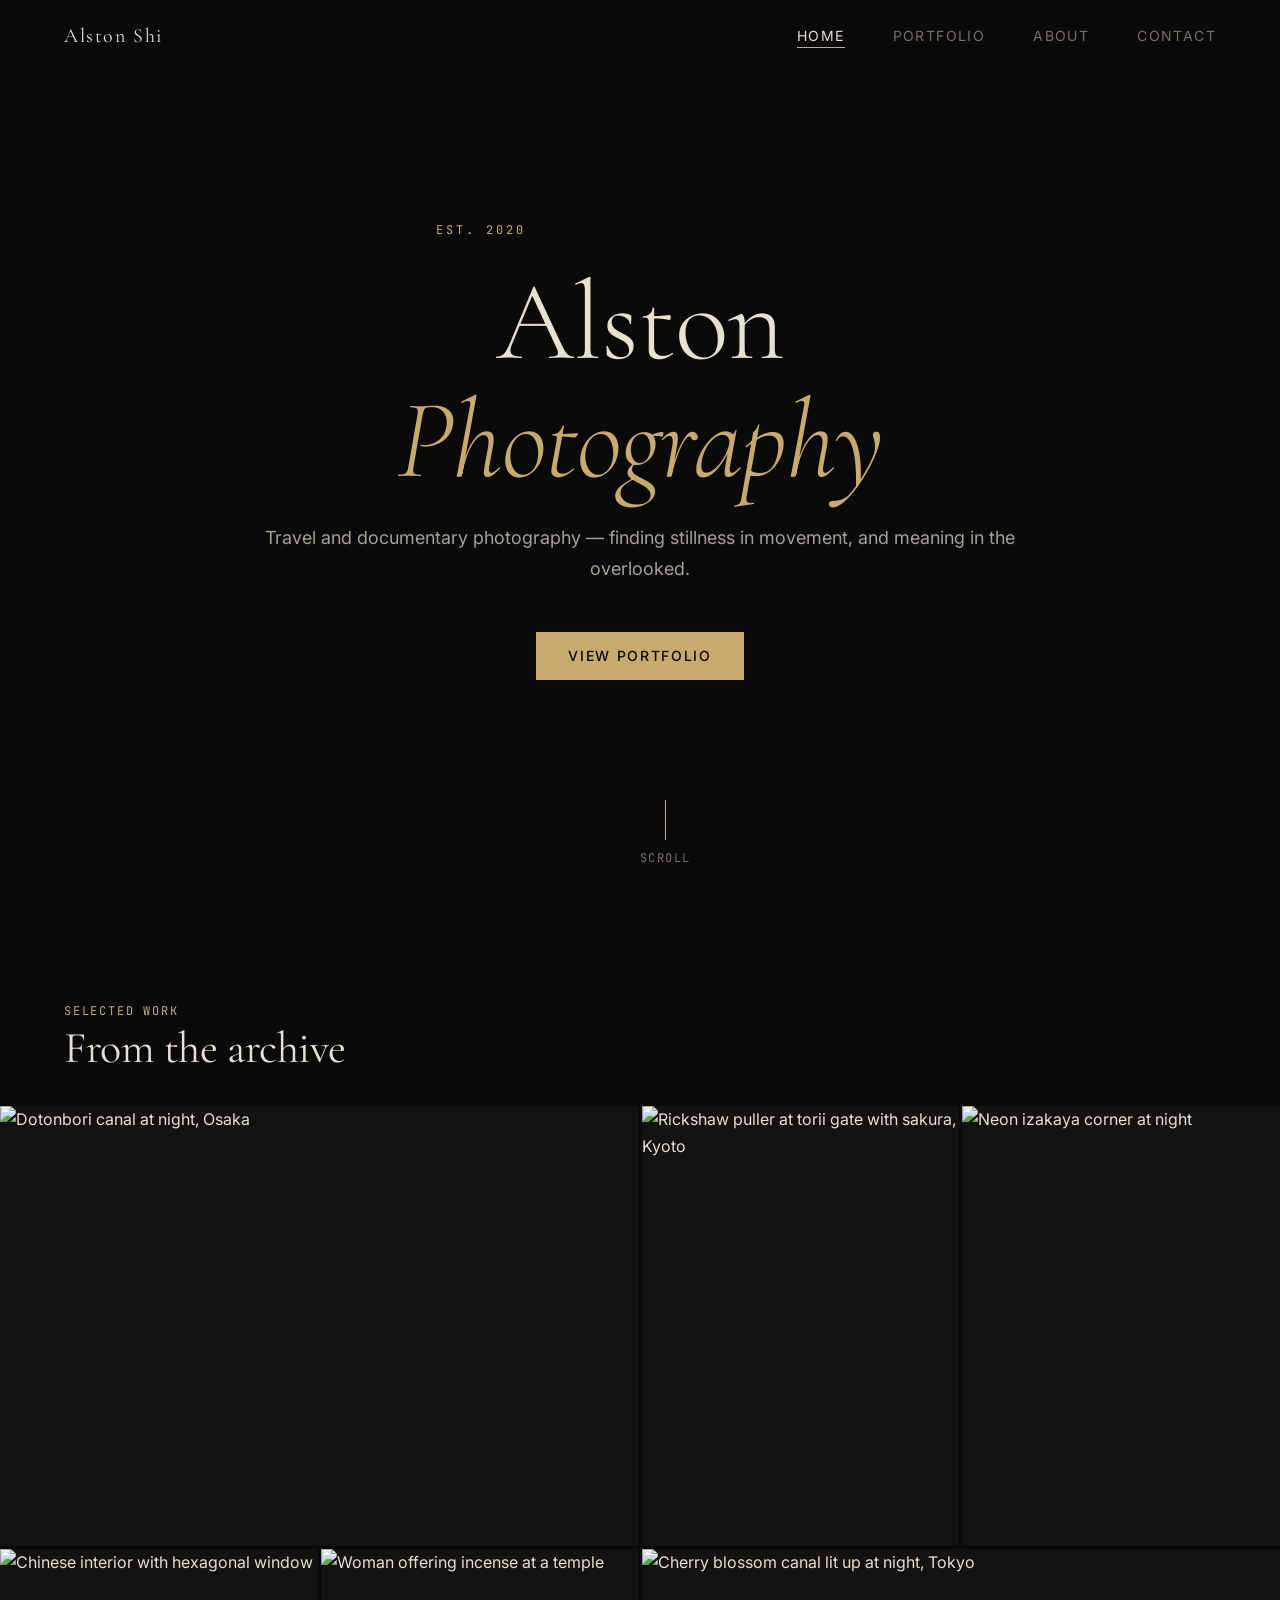
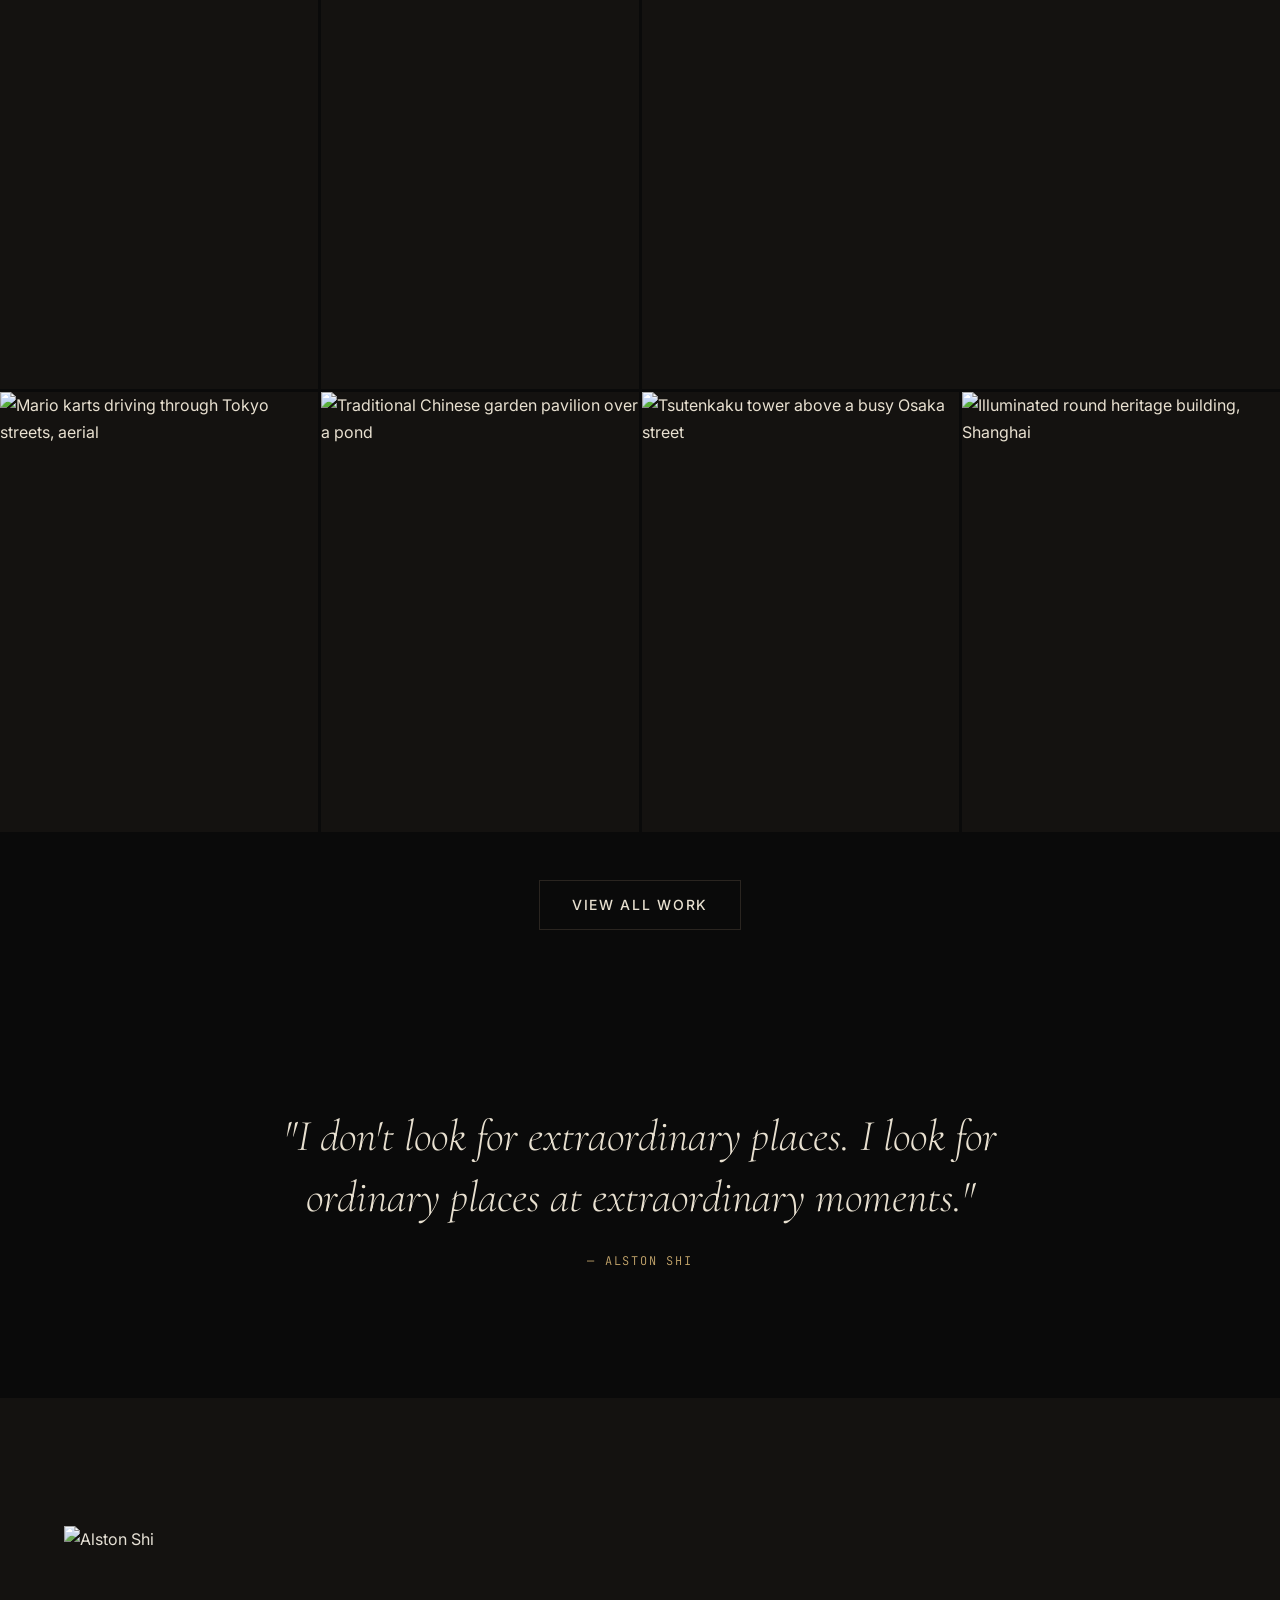
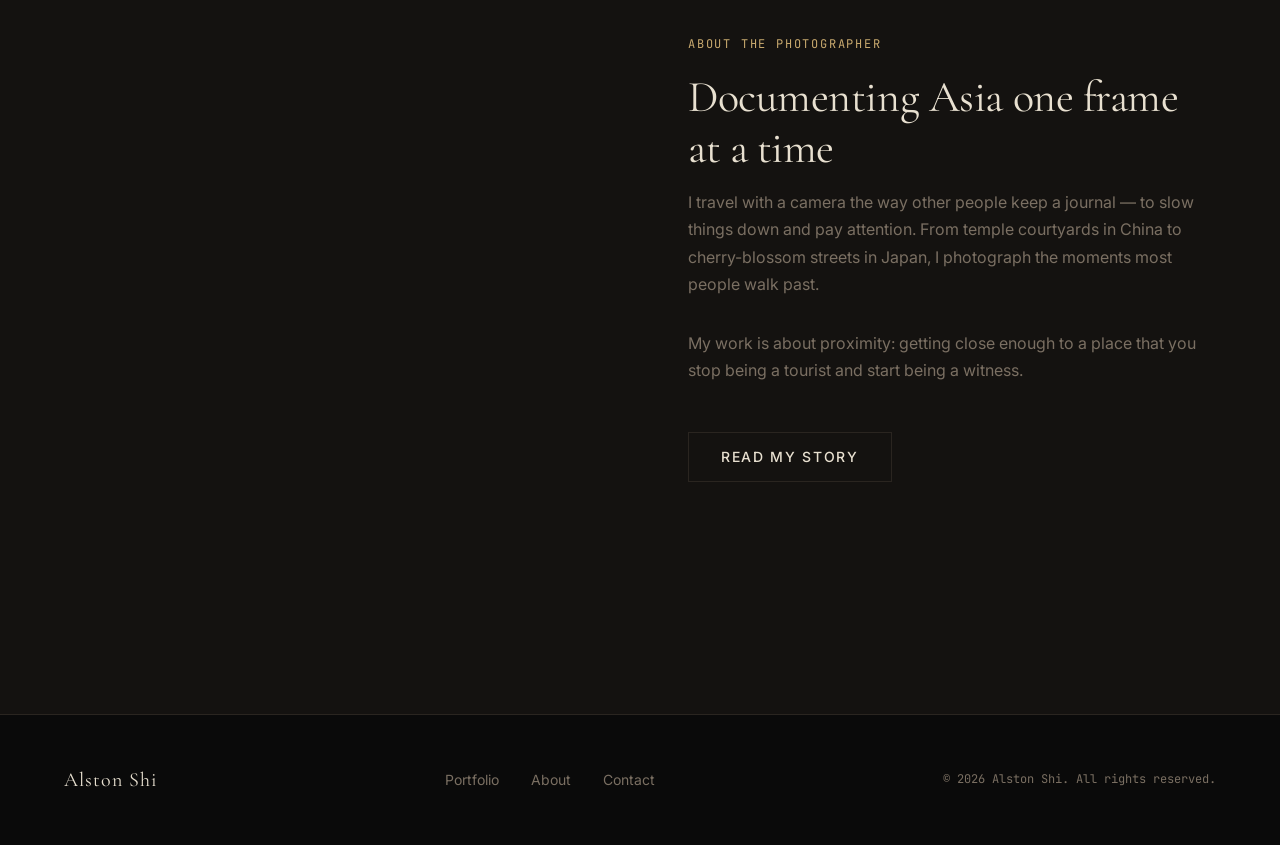
==== index.html @ 38a21e0d "Initial commit" ====
<!DOCTYPE html>
<html lang="en">
<head>
  <meta charset="UTF-8">
  <meta name="viewport" content="width=device-width, initial-scale=1.0">
  <meta name="description" content="Alston Shi — Travel and documentary photography across Asia. Japan, China, Malaysia, Singapore.">
  <title>Alston Shi — Photography</title>

  <!-- Fonts -->
  <link rel="preconnect" href="https://fonts.googleapis.com">
  <link rel="preconnect" href="https://fonts.gstatic.com" crossorigin>
  <link href="https://fonts.googleapis.com/css2?family=Cormorant+Garamond:ital,wght@0,300;0,400;0,600;1,300;1,400&family=Inter:wght@300;400;500&family=JetBrains+Mono:wght@400&display=swap" rel="stylesheet">

  <!-- Styles -->
  <link rel="stylesheet" href="css/reset.css">
  <link rel="stylesheet" href="css/variables.css">
  <link rel="stylesheet" href="css/main.css">
  <link rel="stylesheet" href="css/nav.css">
  <link rel="stylesheet" href="css/animations.css">

  <style>
    /* ---- Hero ---- */
    .hero {
      position: relative;
      height: 100svh;
      min-height: 600px;
      display: flex;
      align-items: center;
      justify-content: center;
      overflow: hidden;
      padding: 0;
    }

    .hero-bg {
      position: absolute;
      inset: 0;
      background-image: url('images/Japan/IMG_2564.JPG');
      background-size: cover;
      background-position: center;
      transform: scale(1.05);
      transition: transform 8s var(--ease-out);
      filter: brightness(0.45);
    }

    .hero.loaded .hero-bg {
      transform: scale(1);
    }

    .hero-content {
      position: relative;
      z-index: 1;
      text-align: center;
      padding: var(--space-3);
      max-width: 800px;
    }

    .hero-eyebrow {
      font-family: var(--font-mono);
      font-size: var(--text-xs);
      letter-spacing: 0.25em;
      text-transform: uppercase;
      color: var(--color-accent);
      margin-bottom: var(--space-3);
      opacity: 0;
      animation: fadeUp 0.8s var(--ease-out) 0.3s forwards;
    }

    .hero-title {
      opacity: 0;
      animation: fadeUp 0.9s var(--ease-out) 0.5s forwards;
      color: var(--color-text);
      font-size: clamp(3.5rem, 10vw, 7rem);
      font-weight: 300;
      line-height: 1.05;
    }

    .hero-title em {
      font-style: italic;
      color: var(--color-accent);
    }

    .hero-tagline {
      margin-top: var(--space-3);
      margin-bottom: var(--space-5);
      color: rgba(232, 224, 208, 0.7);
      font-size: var(--text-lg);
      max-width: none;
      opacity: 0;
      animation: fadeUp 0.9s var(--ease-out) 0.7s forwards;
    }

    .hero-cta {
      opacity: 0;
      animation: fadeUp 0.9s var(--ease-out) 0.9s forwards;
    }

    .hero-scroll {
      position: absolute;
      bottom: var(--space-4);
      left: 50%;
      transform: translateX(-50%);
      display: flex;
      flex-direction: column;
      align-items: center;
      gap: var(--space-1);
      color: var(--color-text-muted);
      font-family: var(--font-mono);
      font-size: var(--text-xs);
      letter-spacing: 0.12em;
      text-transform: uppercase;
      animation: fadeUp 1s var(--ease-out) 1.4s both;
    }

    .hero-scroll-line {
      width: 1px;
      height: 40px;
      background: var(--color-accent);
      animation: pulse 2s ease-in-out infinite;
    }

    @keyframes fadeUp {
      from { opacity: 0; transform: translateY(24px); }
      to   { opacity: 1; transform: translateY(0); }
    }

    /* ---- Featured section ---- */
    .featured {
      background: var(--color-bg);
      padding-block: 0;
    }

    .featured-header {
      padding: var(--space-7) var(--space-3) var(--space-4);
      max-width: var(--max-width);
      margin-inline: auto;
    }

    @media (min-width: 768px) {
      .featured-header { padding-inline: var(--space-5); }
    }
    @media (min-width: 1024px) {
      .featured-header { padding-inline: var(--space-6); }
    }

    .featured-footer {
      padding: var(--space-5) var(--space-3);
      text-align: center;
    }

    /* ---- withluke-style image grid ---- */
    .home-grid {
      display: grid;
      grid-template-columns: repeat(4, 1fr);
      gap: 3px;
    }

    .home-grid-item {
      position: relative;
      overflow: hidden;
      height: 440px;
      background: var(--color-surface);
      display: block;
      cursor: pointer;
    }

    .home-grid-item.wide { grid-column: span 2; }

    .home-grid-item img {
      width: 100%;
      height: 100%;
      object-fit: cover;
      transition: transform 0.8s var(--ease-out),
                  filter 0.8s var(--ease-out);
    }

    .home-grid-item:hover img {
      transform: scale(1.04);
      filter: brightness(0.6);
    }

    .home-grid-item-info {
      position: absolute;
      bottom: 0;
      left: 0;
      right: 0;
      padding: 20px 24px;
      background: linear-gradient(to top, rgba(0,0,0,0.72) 0%, transparent 100%);
      opacity: 0;
      transform: translateY(6px);
      transition: opacity 0.3s ease, transform 0.3s ease;
    }

    .home-grid-item:hover .home-grid-item-info {
      opacity: 1;
      transform: translateY(0);
    }

    .home-grid-item-info h3 {
      font-size: var(--text-lg);
      color: var(--color-text);
      font-weight: 400;
    }

    .home-grid-item-info span {
      font-family: var(--font-mono);
      font-size: var(--text-xs);
      letter-spacing: 0.14em;
      text-transform: uppercase;
      color: var(--color-accent);
    }

    @media (max-width: 1023px) {
      .home-grid { grid-template-columns: repeat(2, 1fr); }
      .home-grid-item { height: 300px; }
      .home-grid-item.wide { grid-column: span 1; }
    }

    @media (max-width: 540px) {
      .home-grid { grid-template-columns: 1fr; gap: 2px; }
      .home-grid-item { height: 260px; }
    }

    /* ---- About teaser ---- */
    .about-teaser {
      background: var(--color-surface);
    }

    .about-teaser-inner {
      display: grid;
      gap: var(--space-5);
      grid-template-columns: 1fr;
      align-items: center;
    }

    @media (min-width: 1024px) {
      .about-teaser-inner {
        grid-template-columns: 1fr 1fr;
        gap: var(--space-7);
      }
    }

    .about-teaser-image {
      aspect-ratio: 4 / 5;
      overflow: hidden;
    }

    .about-teaser-image img {
      width: 100%;
      height: 100%;
      object-fit: cover;
      filter: grayscale(30%);
    }

    .about-teaser-text h2 {
      margin-block: var(--space-2);
    }

    .about-teaser-text p {
      margin-bottom: var(--space-4);
    }

    .about-teaser-text p + p {
      margin-top: var(--space-3);
    }

    /* ---- Philosophy strip ---- */
    .philosophy {
      text-align: center;
      background: var(--color-bg);
    }

    .philosophy blockquote {
      font-family: var(--font-heading);
      font-size: clamp(var(--text-2xl), 4vw, var(--text-4xl));
      font-weight: 300;
      font-style: italic;
      color: var(--color-text);
      line-height: 1.4;
      max-width: 800px;
      margin-inline: auto;
    }

    .philosophy cite {
      display: block;
      margin-top: var(--space-3);
      font-family: var(--font-mono);
      font-size: var(--text-xs);
      letter-spacing: 0.15em;
      text-transform: uppercase;
      color: var(--color-accent);
      font-style: normal;
    }
  </style>
</head>

<body>

  <!-- ============ NAVIGATION ============ -->
  <nav class="nav" role="navigation" aria-label="Main navigation">
    <div class="nav-inner">
      <a href="index.html" class="nav-brand">Alston Shi</a>

      <ul class="nav-links" role="list">
        <li><a href="index.html">Home</a></li>
        <li><a href="portfolio.html">Portfolio</a></li>
        <li><a href="about.html">About</a></li>
        <li><a href="contact.html">Contact</a></li>
      </ul>

      <button class="nav-toggle" aria-label="Toggle menu" aria-expanded="false">
        <span></span>
        <span></span>
        <span></span>
      </button>
    </div>
  </nav>

  <!-- Mobile menu -->
  <div class="nav-mobile" role="dialog" aria-label="Mobile menu">
    <a href="index.html">Home</a>
    <a href="portfolio.html">Portfolio</a>
    <a href="about.html">About</a>
    <a href="contact.html">Contact</a>
  </div>

  <!-- ============ HERO ============ -->
  <section class="hero" aria-label="Hero">
    <div class="hero-bg"></div>

    <div class="hero-content">
      <p class="hero-eyebrow">Est. 2020</p>
      <h1 class="hero-title">Alston<br><em>Photography</em></h1>
      <p class="hero-tagline">Travel and documentary photography — finding stillness in movement, and meaning in the overlooked.</p>
      <div class="hero-cta">
        <a href="portfolio.html" class="btn btn-primary">View Portfolio</a>
      </div>
    </div>

    <div class="hero-scroll" aria-hidden="true">
      <div class="hero-scroll-line"></div>
      <span>Scroll</span>
    </div>
  </section>

  <!-- ============ FEATURED ============ -->
  <section class="featured">
    <div class="featured-header" data-animate="fade-up">
      <span class="label">Selected Work</span>
      <h2>From the archive</h2>
    </div>

    <!-- withluke-style edge-to-edge grid -->
    <div class="home-grid">

      <!-- Row 1 -->
      <a href="portfolio.html" class="home-grid-item wide">
        <img src="images/Japan/IMG_5583.JPG" alt="Dotonbori canal at night, Osaka" loading="lazy">
        <div class="home-grid-item-info">
          <span>Japan</span>
          <h3>Dotonbori, Osaka</h3>
        </div>
      </a>
      <a href="portfolio.html" class="home-grid-item">
        <img src="images/Japan/IMG_5305 2.JPG" alt="Rickshaw puller at torii gate with sakura, Kyoto" loading="lazy">
        <div class="home-grid-item-info">
          <span>Japan</span>
          <h3>Rickshaw, Kyoto</h3>
        </div>
      </a>
      <a href="portfolio.html" class="home-grid-item">
        <img src="images/Japan/IMG_6785.JPG" alt="Neon izakaya corner at night" loading="lazy">
        <div class="home-grid-item-info">
          <span>Japan</span>
          <h3>Late Night Corner</h3>
        </div>
      </a>

      <!-- Row 2 -->
      <a href="portfolio.html" class="home-grid-item">
        <img src="images/China/DSCF8199.JPG" alt="Chinese interior with hexagonal window" loading="lazy">
        <div class="home-grid-item-info">
          <span>China</span>
          <h3>Hexagon Window</h3>
        </div>
      </a>
      <a href="portfolio.html" class="home-grid-item">
        <img src="images/China/IMG_9089.JPG" alt="Woman offering incense at a temple" loading="lazy">
        <div class="home-grid-item-info">
          <span>China</span>
          <h3>Temple Incense</h3>
        </div>
      </a>
      <a href="portfolio.html" class="home-grid-item wide">
        <img src="images/Japan/IMG_6090.JPG" alt="Cherry blossom canal lit up at night, Tokyo" loading="lazy">
        <div class="home-grid-item-info">
          <span>Japan</span>
          <h3>Sakura After Dark</h3>
        </div>
      </a>

      <!-- Row 3 -->
      <a href="portfolio.html" class="home-grid-item">
        <img src="images/Japan/IMG_6819 2.JPG" alt="Mario karts driving through Tokyo streets, aerial" loading="lazy">
        <div class="home-grid-item-info">
          <span>Japan</span>
          <h3>Street Karts, Tokyo</h3>
        </div>
      </a>
      <a href="portfolio.html" class="home-grid-item">
        <img src="images/China/DSCF8511.JPG" alt="Traditional Chinese garden pavilion over a pond" loading="lazy">
        <div class="home-grid-item-info">
          <span>China</span>
          <h3>Garden Pavilion</h3>
        </div>
      </a>
      <a href="portfolio.html" class="home-grid-item">
        <img src="images/Japan/IMG_5931.JPG" alt="Tsutenkaku tower above a busy Osaka street" loading="lazy">
        <div class="home-grid-item-info">
          <span>Japan</span>
          <h3>Tsutenkaku, Osaka</h3>
        </div>
      </a>
      <a href="portfolio.html" class="home-grid-item">
        <img src="images/China/IMG_7694.JPG" alt="Illuminated round heritage building, Shanghai" loading="lazy">
        <div class="home-grid-item-info">
          <span>China</span>
          <h3>Shanghai Night</h3>
        </div>
      </a>

    </div><!-- /home-grid -->

    <div class="featured-footer" data-animate="fade-up">
      <a href="portfolio.html" class="btn btn-outline">View All Work</a>
    </div>
  </section>

  <!-- ============ PHILOSOPHY ============ -->
  <section class="philosophy">
    <div class="container">
      <div data-animate="fade-up">
        <blockquote>
          "I don't look for extraordinary places. I look for ordinary places at extraordinary moments."
          <cite>— Alston Shi</cite>
        </blockquote>
      </div>
    </div>
  </section>

  <!-- ============ ABOUT TEASER ============ -->
  <section class="about-teaser">
    <div class="container">
      <div class="about-teaser-inner">
        <div class="about-teaser-image" data-animate="fade-right">
          <img src="images/alston shi/IMG_7403.jpg"
               alt="Alston Shi"
               loading="lazy">
        </div>

        <div class="about-teaser-text" data-animate="fade-left">
          <span class="label">About the photographer</span>
          <h2>Documenting Asia one frame at a time</h2>
          <p>
            I travel with a camera the way other people keep a journal — to slow things down and pay attention. From temple courtyards in China to cherry-blossom streets in Japan, I photograph the moments most people walk past.
          </p>
          <p>
            My work is about proximity: getting close enough to a place that you stop being a tourist and start being a witness.
          </p>
          <a href="about.html" class="btn btn-outline" style="margin-top: var(--space-2)">Read My Story</a>
        </div>
      </div>
    </div>
  </section>

  <!-- ============ FOOTER ============ -->
  <footer>
    <div class="container">
      <div class="footer-inner">
        <div class="footer-brand">Alston Shi</div>

        <nav class="footer-links" aria-label="Footer navigation">
          <a href="portfolio.html">Portfolio</a>
          <a href="about.html">About</a>
          <a href="contact.html">Contact</a>
        </nav>

        <p class="footer-copy">© 2026 Alston Shi. All rights reserved.</p>
      </div>
    </div>
  </footer>

  <!-- Scripts -->
  <script src="js/nav.js"></script>
  <script src="js/scroll-animations.js"></script>
  <script>
    // Hero image parallax & load animation
    const hero = document.querySelector('.hero');
    window.addEventListener('load', () => hero?.classList.add('loaded'));
  </script>
</body>
</html>
---- css/variables.css ----
/* ============================================
   DESIGN TOKENS
   ============================================ */

:root {
  /* Colors */
  --color-bg:          #0a0a0a;
  --color-surface:     #141210;
  --color-surface-2:   #1e1b17;
  --color-border:      #2a2520;
  --color-text:        #e8e0d0;
  --color-text-muted:  #7a6f62;
  --color-accent:      #c8a96e;
  --color-accent-dim:  #8a6f3e;
  --color-overlay:     rgba(8, 7, 6, 0.92);

  /* Typography */
  --font-heading: 'Cormorant Garamond', 'Playfair Display', Georgia, serif;
  --font-body:    'Inter', system-ui, -apple-system, sans-serif;
  --font-mono:    'JetBrains Mono', 'Courier New', monospace;

  /* Font Sizes */
  --text-xs:   0.75rem;
  --text-sm:   0.875rem;
  --text-base: 1rem;
  --text-lg:   1.125rem;
  --text-xl:   1.25rem;
  --text-2xl:  1.5rem;
  --text-3xl:  2rem;
  --text-4xl:  2.75rem;
  --text-5xl:  3.75rem;
  --text-6xl:  5rem;

  /* Spacing */
  --space-1:   8px;
  --space-2:   16px;
  --space-3:   24px;
  --space-4:   32px;
  --space-5:   48px;
  --space-6:   64px;
  --space-7:   96px;
  --space-8:   128px;

  /* Timing */
  --ease-out:   cubic-bezier(0.22, 1, 0.36, 1);
  --ease-in-out: cubic-bezier(0.45, 0, 0.55, 1);
  --duration-fast:   150ms;
  --duration-base:   300ms;
  --duration-slow:   600ms;
  --duration-xslow:  900ms;

  /* Layout */
  --max-width: 1400px;
  --nav-height: 72px;

  /* Breakpoints (used in JS too via comments) */
  /* --bp-sm: 640px */
  /* --bp-md: 768px */
  /* --bp-lg: 1024px */
  /* --bp-xl: 1280px */
}
---- css/main.css ----
/* ============================================
   GLOBAL STYLES
   ============================================ */

body {
  background-color: var(--color-bg);
  color: var(--color-text);
  font-family: var(--font-body);
  font-size: var(--text-base);
  line-height: 1.7;
}

/* ---- Typography ---- */

h1, h2, h3, h4 {
  font-family: var(--font-heading);
  font-weight: 400;
  line-height: 1.15;
  letter-spacing: -0.01em;
}

h1 { font-size: clamp(var(--text-4xl), 8vw, var(--text-6xl)); }
h2 { font-size: clamp(var(--text-3xl), 5vw, var(--text-4xl)); }
h3 { font-size: clamp(var(--text-2xl), 3.5vw, var(--text-3xl)); }
h4 { font-size: var(--text-xl); }

p {
  color: var(--color-text-muted);
  font-size: var(--text-base);
  max-width: 62ch;
}

/* ---- Layout ---- */

.container {
  width: 100%;
  max-width: var(--max-width);
  margin-inline: auto;
  padding-inline: var(--space-3);
}

@media (min-width: 768px) {
  .container {
    padding-inline: var(--space-5);
  }
}

@media (min-width: 1024px) {
  .container {
    padding-inline: var(--space-6);
  }
}

section {
  padding-block: var(--space-7);
}

@media (min-width: 768px) {
  section {
    padding-block: var(--space-8);
  }
}

/* ---- Buttons ---- */

.btn {
  display: inline-flex;
  align-items: center;
  gap: var(--space-2);
  padding: 12px 32px;
  font-family: var(--font-body);
  font-size: var(--text-sm);
  font-weight: 500;
  letter-spacing: 0.12em;
  text-transform: uppercase;
  transition: all var(--duration-base) var(--ease-out);
  position: relative;
  overflow: hidden;
}

.btn-primary {
  background-color: var(--color-accent);
  color: var(--color-bg);
}

.btn-primary:hover {
  background-color: var(--color-text);
}

.btn-outline {
  border: 1px solid var(--color-border);
  color: var(--color-text);
}

.btn-outline:hover {
  border-color: var(--color-accent);
  color: var(--color-accent);
}

/* ---- Label / Tag ---- */

.label {
  font-family: var(--font-mono);
  font-size: var(--text-xs);
  letter-spacing: 0.15em;
  text-transform: uppercase;
  color: var(--color-accent);
}

/* ---- Divider ---- */

.divider {
  width: 40px;
  height: 1px;
  background: var(--color-accent);
  margin-block: var(--space-3);
}

/* ---- Section header ---- */

.section-header {
  margin-bottom: var(--space-6);
}

.section-header h2 {
  margin-top: var(--space-2);
}

.section-header p {
  margin-top: var(--space-2);
}

/* ---- Utility ---- */

.sr-only {
  position: absolute;
  width: 1px;
  height: 1px;
  padding: 0;
  margin: -1px;
  overflow: hidden;
  clip: rect(0, 0, 0, 0);
  white-space: nowrap;
  border-width: 0;
}

/* ---- Footer ---- */

footer {
  border-top: 1px solid var(--color-border);
  padding-block: var(--space-5);
}

.footer-inner {
  display: flex;
  flex-direction: column;
  gap: var(--space-4);
  align-items: center;
  text-align: center;
}

@media (min-width: 768px) {
  .footer-inner {
    flex-direction: row;
    justify-content: space-between;
    text-align: left;
  }
}

.footer-brand {
  font-family: var(--font-heading);
  font-size: var(--text-xl);
  letter-spacing: 0.05em;
}

.footer-links {
  display: flex;
  gap: var(--space-4);
}

.footer-links a {
  font-size: var(--text-sm);
  color: var(--color-text-muted);
  transition: color var(--duration-fast);
}

.footer-links a:hover {
  color: var(--color-accent);
}

.footer-copy {
  font-size: var(--text-xs);
  color: var(--color-text-muted);
  font-family: var(--font-mono);
}

/* ---- Page header (for inner pages) ---- */

.page-header {
  padding-top: calc(var(--nav-height) + var(--space-6));
  padding-bottom: var(--space-5);
  border-bottom: 1px solid var(--color-border);
  margin-bottom: var(--space-6);
}

.page-header h1 {
  font-size: clamp(var(--text-3xl), 6vw, var(--text-5xl));
}

.page-header p {
  margin-top: var(--space-2);
  font-size: var(--text-lg);
}
---- css/nav.css ----
/* ============================================
   NAVIGATION
   ============================================ */

.nav {
  position: fixed;
  top: 0;
  left: 0;
  right: 0;
  z-index: 100;
  height: var(--nav-height);
  display: flex;
  align-items: center;
  transition: background-color var(--duration-base) var(--ease-out),
              border-color var(--duration-base) var(--ease-out),
              backdrop-filter var(--duration-base) var(--ease-out);
  border-bottom: 1px solid transparent;
}

.nav.scrolled {
  background-color: rgba(10, 10, 10, 0.85);
  backdrop-filter: blur(16px);
  -webkit-backdrop-filter: blur(16px);
  border-bottom-color: var(--color-border);
}

.nav-inner {
  display: flex;
  align-items: center;
  justify-content: space-between;
  width: 100%;
  max-width: var(--max-width);
  margin-inline: auto;
  padding-inline: var(--space-3);
}

@media (min-width: 768px) {
  .nav-inner {
    padding-inline: var(--space-5);
  }
}

@media (min-width: 1024px) {
  .nav-inner {
    padding-inline: var(--space-6);
  }
}

/* ---- Brand ---- */

.nav-brand {
  font-family: var(--font-heading);
  font-size: var(--text-xl);
  letter-spacing: 0.08em;
  color: var(--color-text);
  transition: color var(--duration-fast);
}

.nav-brand:hover {
  color: var(--color-accent);
}

/* ---- Links (desktop) ---- */

.nav-links {
  display: none;
  gap: var(--space-5);
  align-items: center;
}

@media (min-width: 768px) {
  .nav-links {
    display: flex;
  }
}

.nav-links a {
  font-size: var(--text-sm);
  font-weight: 400;
  letter-spacing: 0.1em;
  text-transform: uppercase;
  color: var(--color-text-muted);
  transition: color var(--duration-fast);
  position: relative;
  padding-bottom: 2px;
}

.nav-links a::after {
  content: '';
  position: absolute;
  bottom: -2px;
  left: 0;
  width: 0;
  height: 1px;
  background: var(--color-accent);
  transition: width var(--duration-base) var(--ease-out);
}

.nav-links a:hover,
.nav-links a.active {
  color: var(--color-text);
}

.nav-links a:hover::after,
.nav-links a.active::after {
  width: 100%;
}

/* ---- Hamburger (mobile) ---- */

.nav-toggle {
  display: flex;
  flex-direction: column;
  justify-content: center;
  gap: 5px;
  width: 28px;
  height: 28px;
  cursor: pointer;
  color: var(--color-text);
}

@media (min-width: 768px) {
  .nav-toggle {
    display: none;
  }
}

.nav-toggle span {
  display: block;
  width: 100%;
  height: 1px;
  background: currentColor;
  transition: all var(--duration-base) var(--ease-out);
  transform-origin: center;
}

.nav-toggle.open span:nth-child(1) {
  transform: translateY(6px) rotate(45deg);
}

.nav-toggle.open span:nth-child(2) {
  opacity: 0;
  transform: scaleX(0);
}

.nav-toggle.open span:nth-child(3) {
  transform: translateY(-6px) rotate(-45deg);
}

/* ---- Mobile menu ---- */

.nav-mobile {
  position: fixed;
  top: var(--nav-height);
  left: 0;
  right: 0;
  bottom: 0;
  background: var(--color-bg);
  display: flex;
  flex-direction: column;
  align-items: center;
  justify-content: center;
  gap: var(--space-5);
  z-index: 99;
  opacity: 0;
  pointer-events: none;
  transform: translateY(-8px);
  transition: all var(--duration-base) var(--ease-out);
}

.nav-mobile.open {
  opacity: 1;
  pointer-events: all;
  transform: translateY(0);
}

.nav-mobile a {
  font-family: var(--font-heading);
  font-size: var(--text-3xl);
  color: var(--color-text-muted);
  transition: color var(--duration-fast);
}

.nav-mobile a:hover,
.nav-mobile a.active {
  color: var(--color-accent);
}
---- css/animations.css ----
/* ============================================
   SCROLL ANIMATIONS
   ============================================ */

/* Base state — elements are invisible until observed */
[data-animate] {
  opacity: 0;
  transition: opacity var(--duration-slow) var(--ease-out),
              transform var(--duration-slow) var(--ease-out);
  transition-delay: var(--delay, 0ms);
}

[data-animate="fade-up"] {
  transform: translateY(32px);
}

[data-animate="fade-in"] {
  transform: none;
}

[data-animate="fade-left"] {
  transform: translateX(-32px);
}

[data-animate="fade-right"] {
  transform: translateX(32px);
}

[data-animate="scale-in"] {
  transform: scale(0.96);
}

/* Visible state */
[data-animate].is-visible {
  opacity: 1;
  transform: none;
}

/* ---- Keyframe animations ---- */

@keyframes shimmer {
  from { background-position: 200% center; }
  to   { background-position: -200% center; }
}

@keyframes spin {
  to { transform: rotate(360deg); }
}

@keyframes pulse {
  0%, 100% { opacity: 1; }
  50%       { opacity: 0.4; }
}

/* ---- Loading skeleton ---- */

.skeleton {
  background: linear-gradient(
    90deg,
    var(--color-surface) 25%,
    var(--color-surface-2) 50%,
    var(--color-surface) 75%
  );
  background-size: 200% 100%;
  animation: shimmer 1.5s ease-in-out infinite;
}

/* ---- Respect prefers-reduced-motion ---- */

@media (prefers-reduced-motion: reduce) {
  [data-animate] {
    opacity: 1;
    transform: none;
    transition: none;
  }

  * {
    animation-duration: 0.01ms !important;
    animation-iteration-count: 1 !important;
    transition-duration: 0.01ms !important;
  }
}
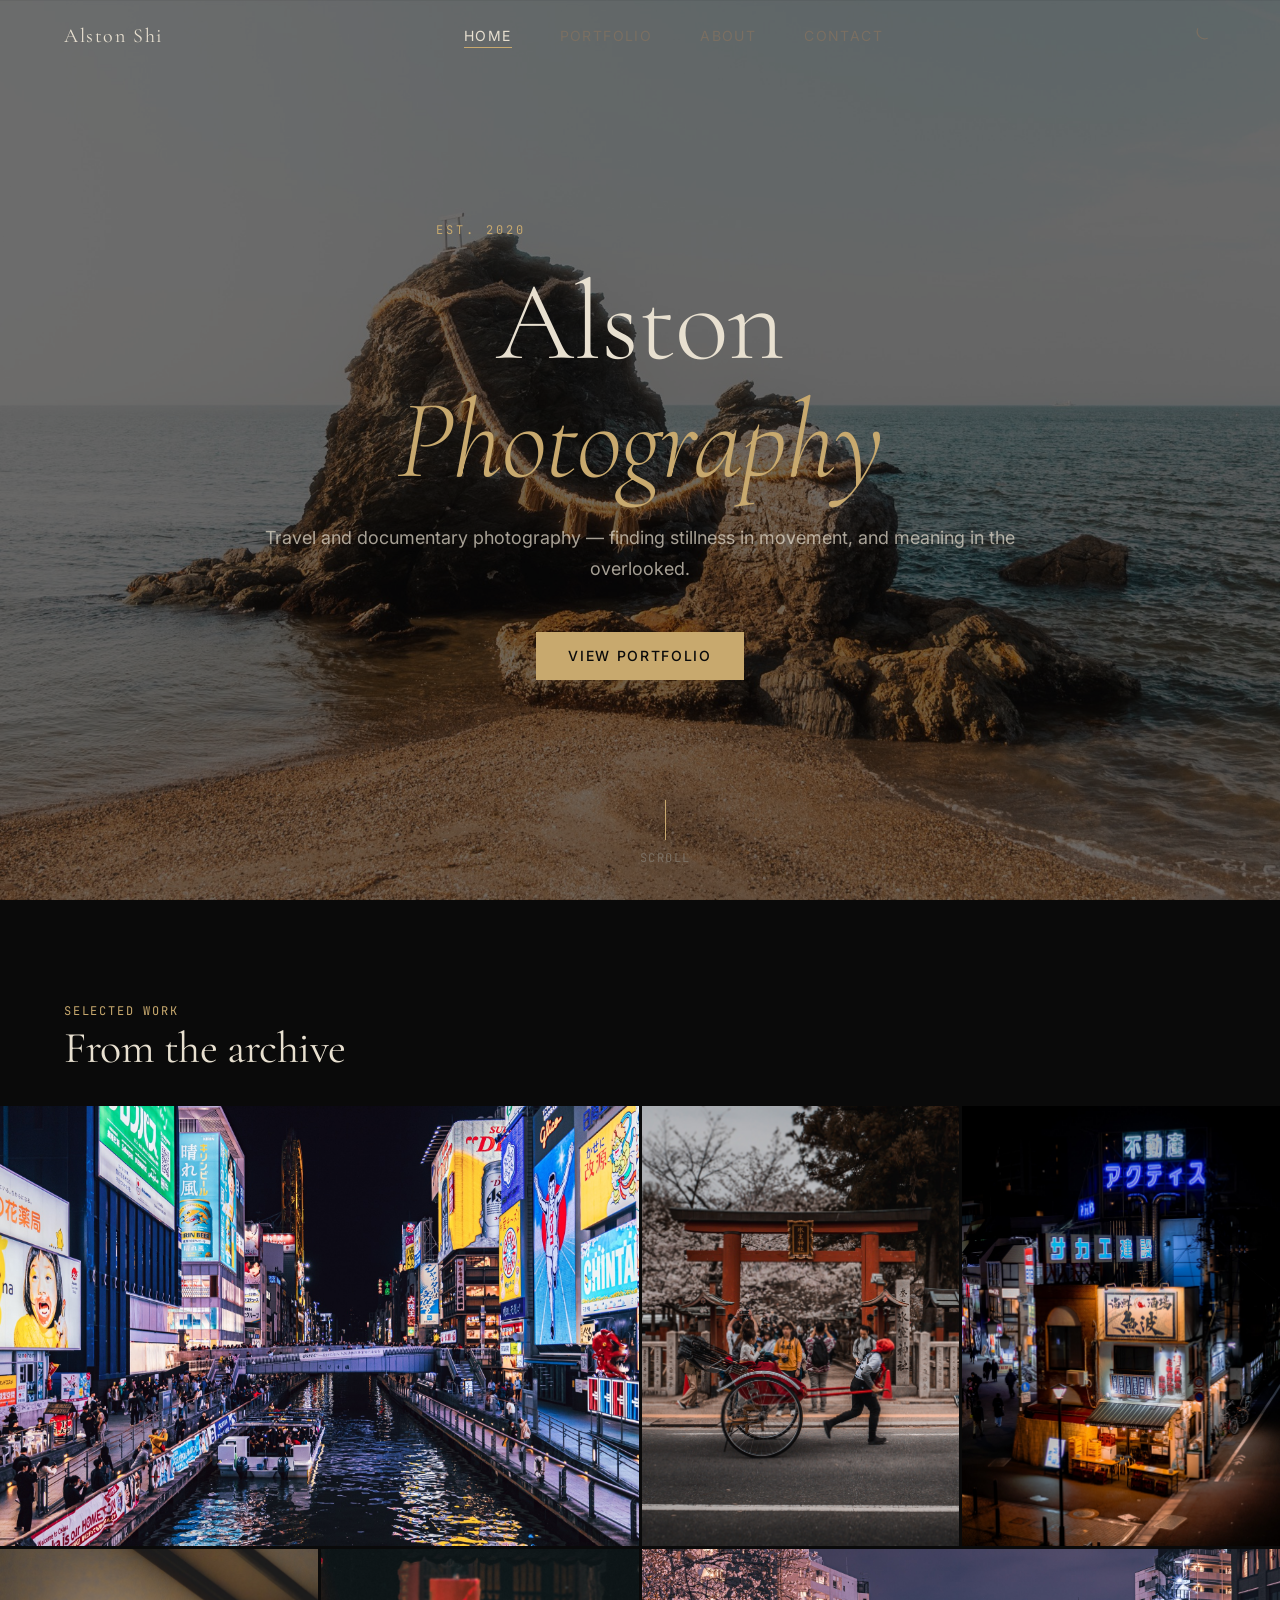
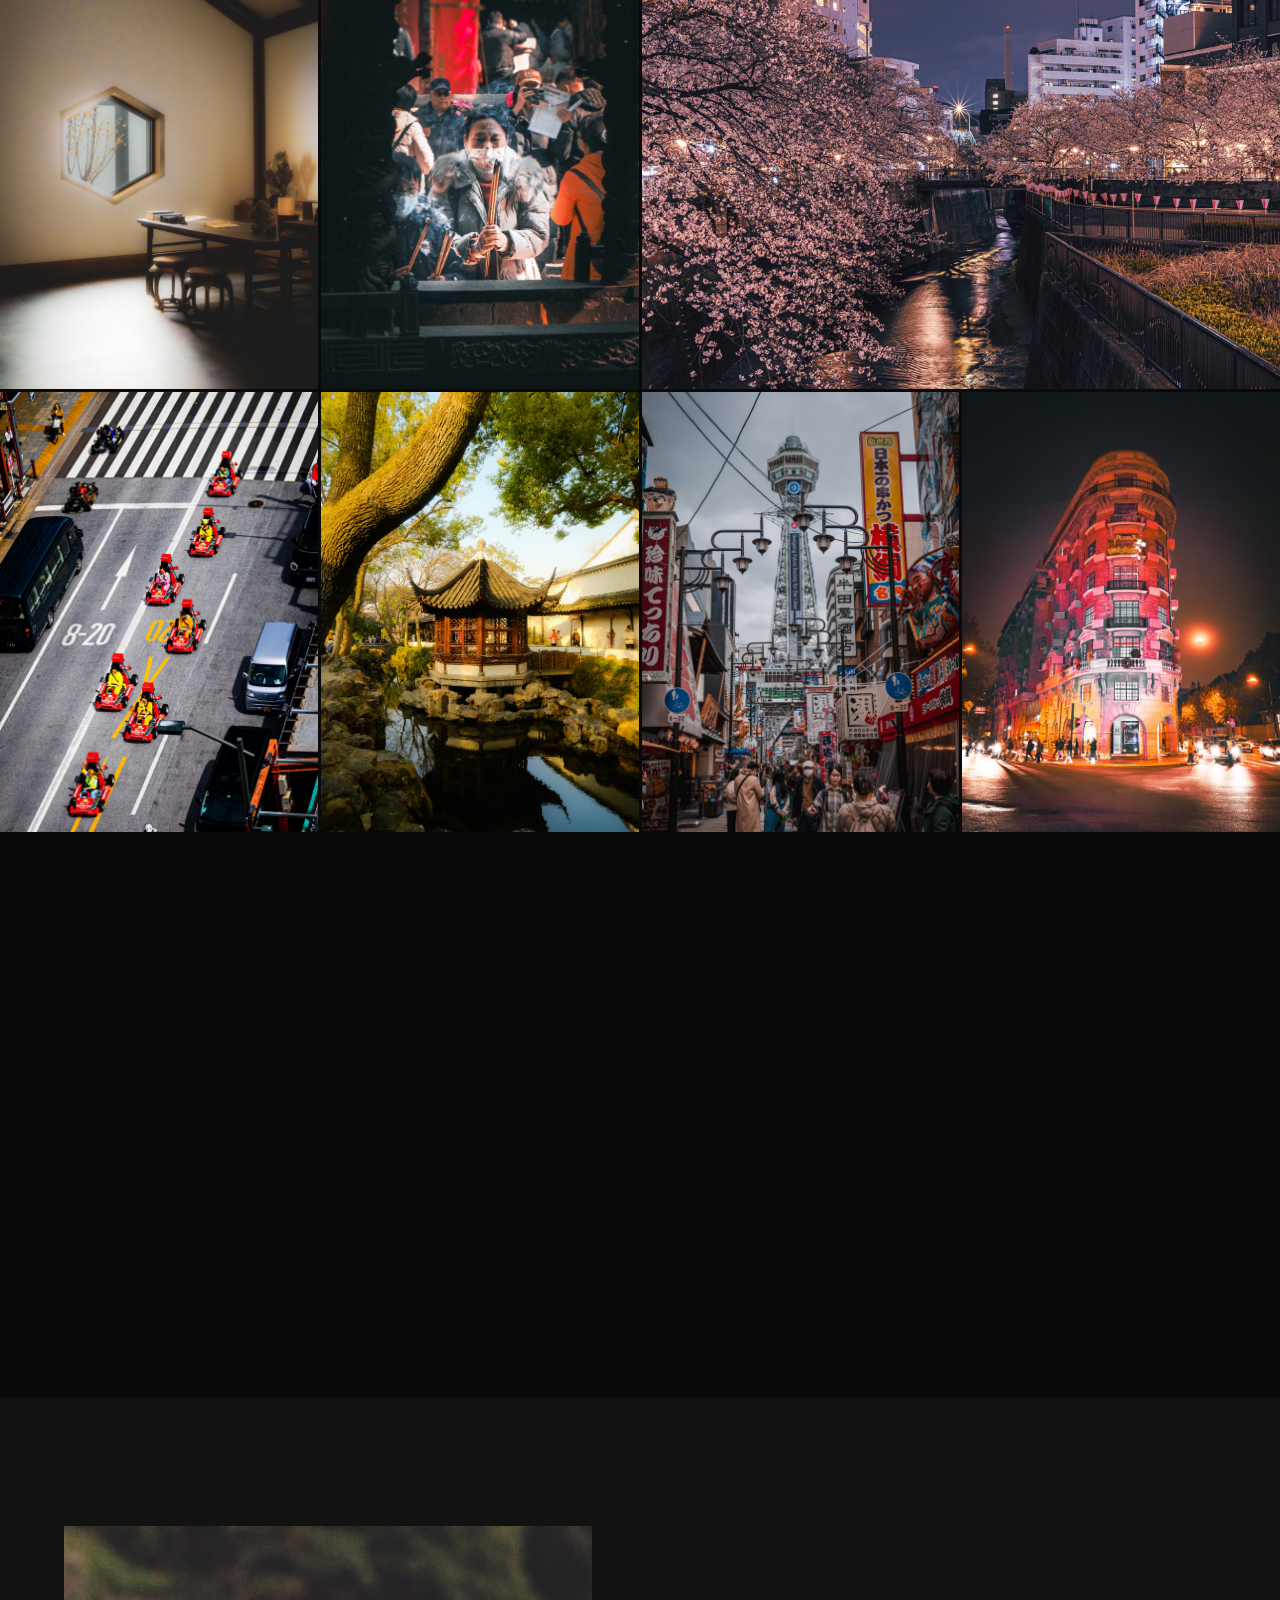
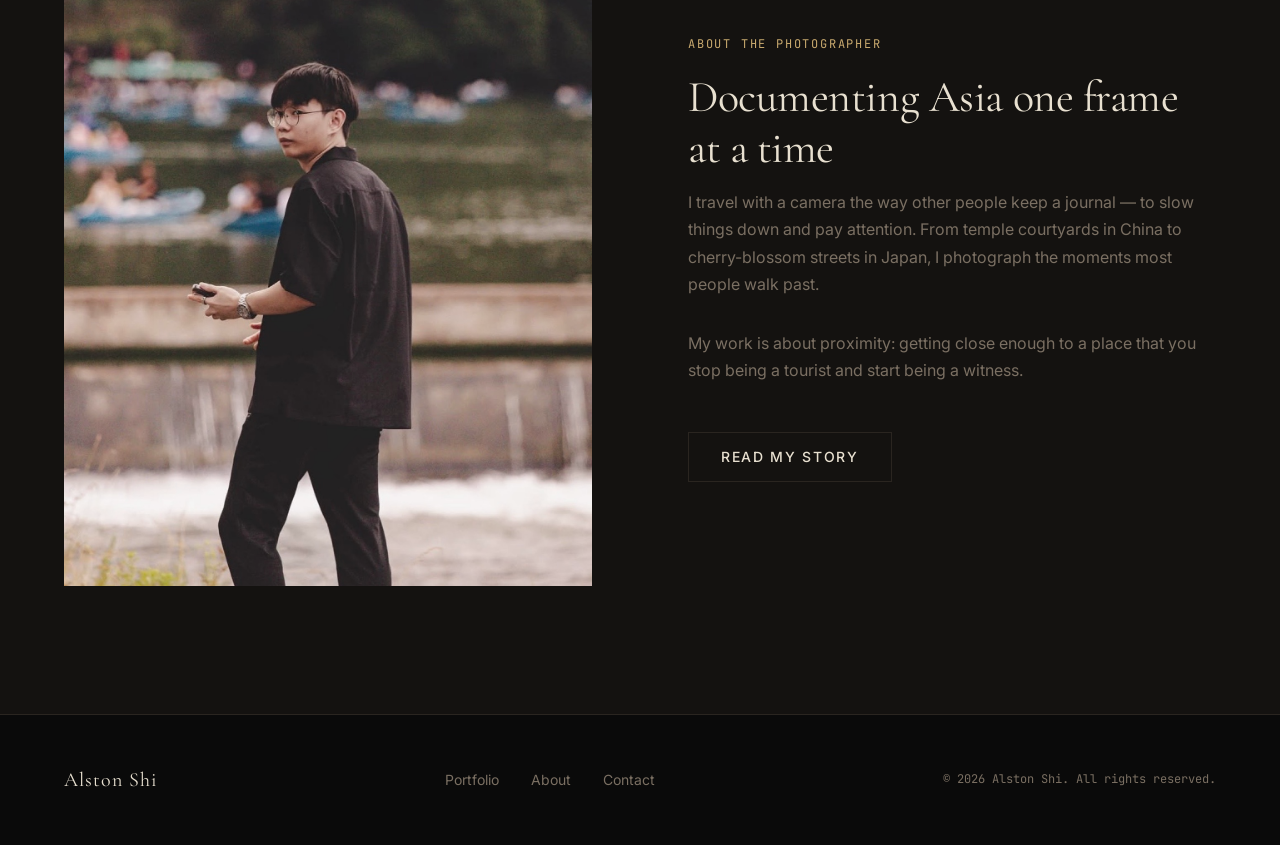
==== commit 8cd47dcd: "Update about page, nav, social links, and add night mode toggle" ====
--- a/index.html
+++ b/index.html
@@ -307,6 +307,14 @@
         <li><a href="contact.html">Contact</a></li>
       </ul>
 
+      <button class="theme-toggle" aria-label="Toggle theme">
+        <svg class="icon-moon" viewBox="0 0 24 24" fill="none" stroke="currentColor" stroke-width="1.5">
+          <path stroke-linecap="round" stroke-linejoin="round" d="M21.752 15.002A9.718 9.718 0 0118 15.75 9.75 9.75 0 018.25 6a9.718 9.718 0 01.75-3.752A9.75 9.75 0 0021.752 15.002z"/>
+        </svg>
+        <svg class="icon-sun" viewBox="0 0 24 24" fill="none" stroke="currentColor" stroke-width="1.5">
+          <path stroke-linecap="round" stroke-linejoin="round" d="M12 3v2.25m6.364.386l-1.591 1.591M21 12h-2.25m-.386 6.364l-1.591-1.591M12 18.75V21m-4.773-4.227l-1.591 1.591M5.25 12H3m4.227-4.773L5.636 5.636M15.75 12a3.75 3.75 0 11-7.5 0 3.75 3.75 0 017.5 0z"/>
+        </svg>
+      </button>
       <button class="nav-toggle" aria-label="Toggle menu" aria-expanded="false">
         <span></span>
         <span></span>
@@ -490,6 +498,7 @@
   </footer>
 
   <!-- Scripts -->
+  <script src="js/theme.js"></script>
   <script src="js/nav.js"></script>
   <script src="js/scroll-animations.js"></script>
   <script>
--- a/css/variables.css
+++ b/css/variables.css
@@ -13,6 +13,7 @@
   --color-accent:      #c8a96e;
   --color-accent-dim:  #8a6f3e;
   --color-overlay:     rgba(8, 7, 6, 0.92);
+  --color-nav:         rgba(22, 17, 11, 0.93);
 
   /* Typography */
   --font-heading: 'Cormorant Garamond', 'Playfair Display', Georgia, serif;
@@ -59,3 +60,17 @@
   /* --bp-lg: 1024px */
   /* --bp-xl: 1280px */
 }
+
+/* ---- Light mode overrides ---- */
+[data-theme="light"] {
+  --color-bg:          #f5f0e8;
+  --color-surface:     #ede6d8;
+  --color-surface-2:   #e3dace;
+  --color-border:      #cfc4b0;
+  --color-text:        #1a1410;
+  --color-text-muted:  #6b5f52;
+  --color-accent:      #8a5e20;
+  --color-accent-dim:  #c8a96e;
+  --color-overlay:     rgba(245, 240, 232, 0.92);
+  --color-nav:         rgba(237, 230, 216, 0.95);
+}
--- a/css/nav.css
+++ b/css/nav.css
@@ -18,7 +18,7 @@
 }
 
 .nav.scrolled {
-  background-color: rgba(10, 10, 10, 0.85);
+  background-color: var(--color-nav);
   backdrop-filter: blur(16px);
   -webkit-backdrop-filter: blur(16px);
   border-bottom-color: var(--color-border);
@@ -147,6 +147,35 @@
   transform: translateY(-6px) rotate(-45deg);
 }
 
+/* ---- Theme toggle ---- */
+
+.theme-toggle {
+  display: flex;
+  align-items: center;
+  justify-content: center;
+  width: 32px;
+  height: 32px;
+  cursor: pointer;
+  color: var(--color-text-muted);
+  transition: color var(--duration-fast);
+  flex-shrink: 0;
+}
+
+.theme-toggle:hover {
+  color: var(--color-accent);
+}
+
+.theme-toggle svg {
+  width: 18px;
+  height: 18px;
+}
+
+.theme-toggle .icon-moon { display: block; }
+.theme-toggle .icon-sun  { display: none; }
+
+[data-theme="light"] .theme-toggle .icon-moon { display: none; }
+[data-theme="light"] .theme-toggle .icon-sun  { display: block; }
+
 /* ---- Mobile menu ---- */
 
 .nav-mobile {
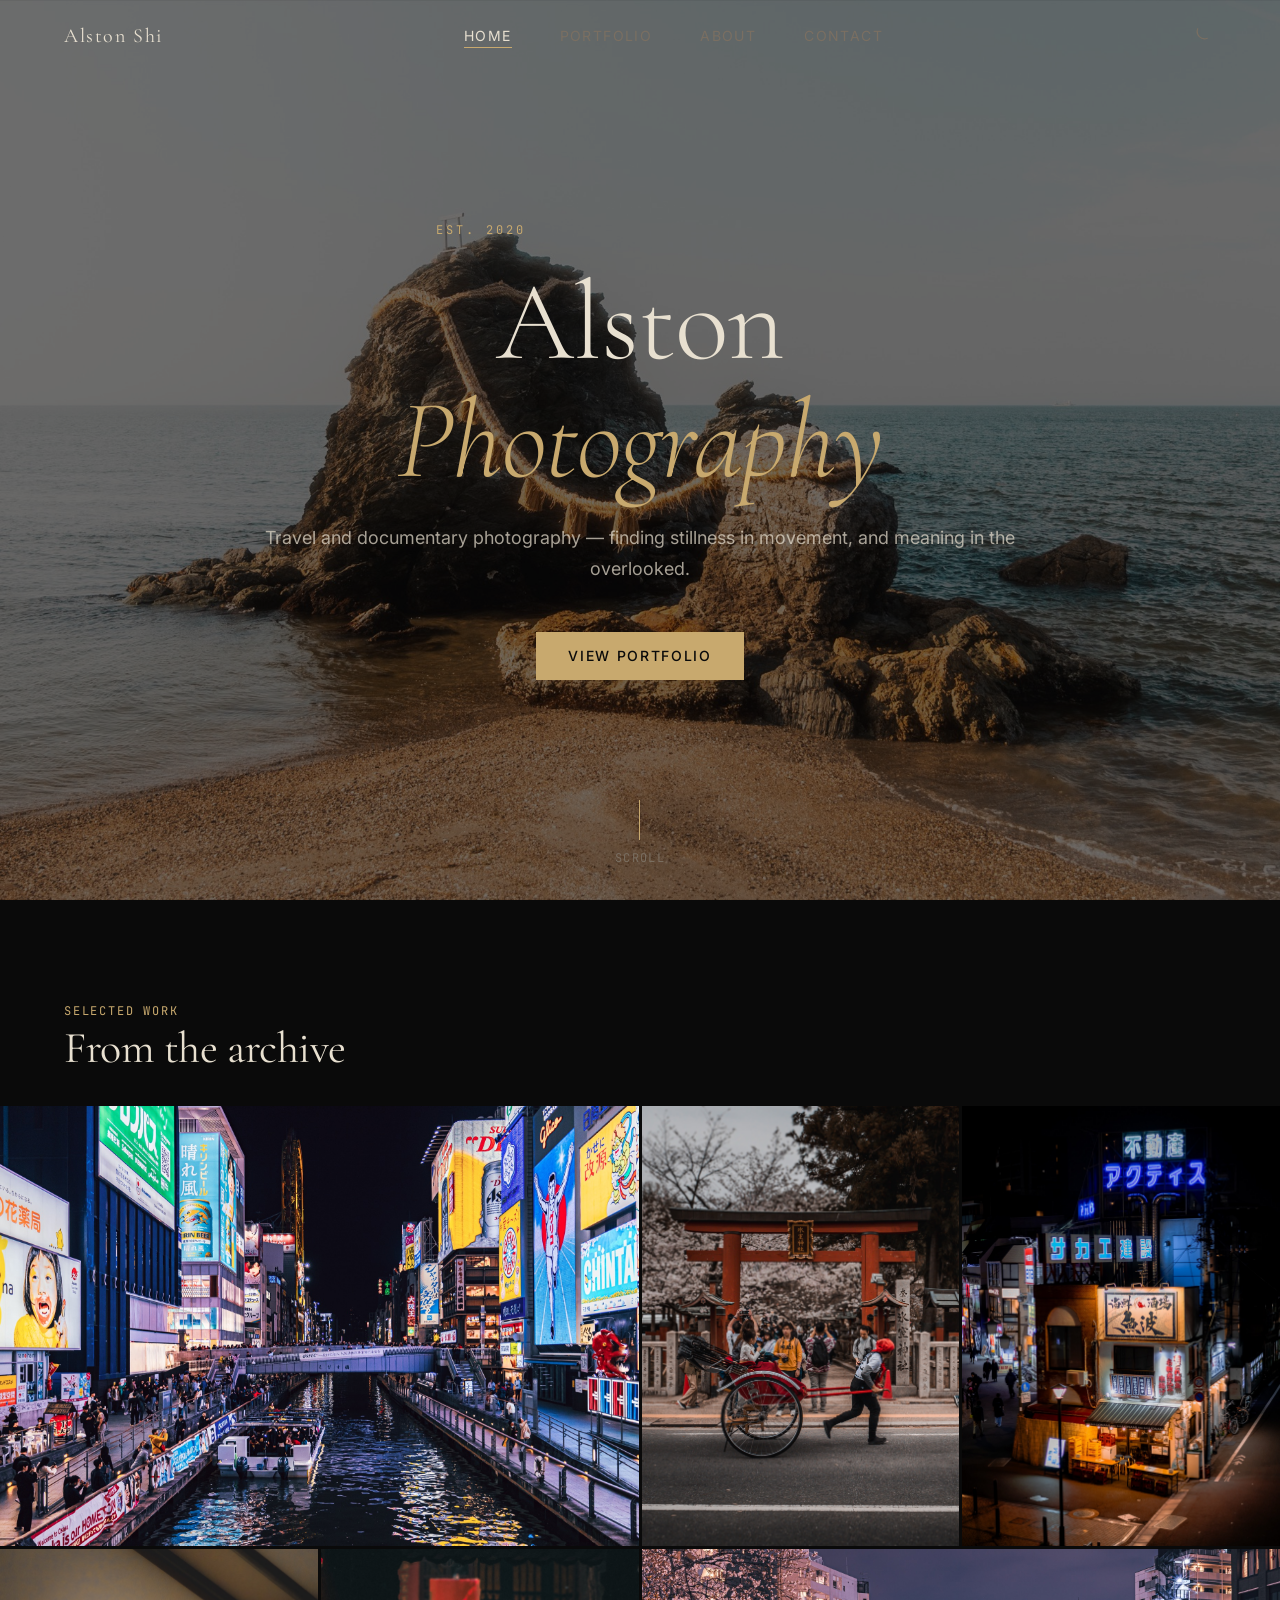
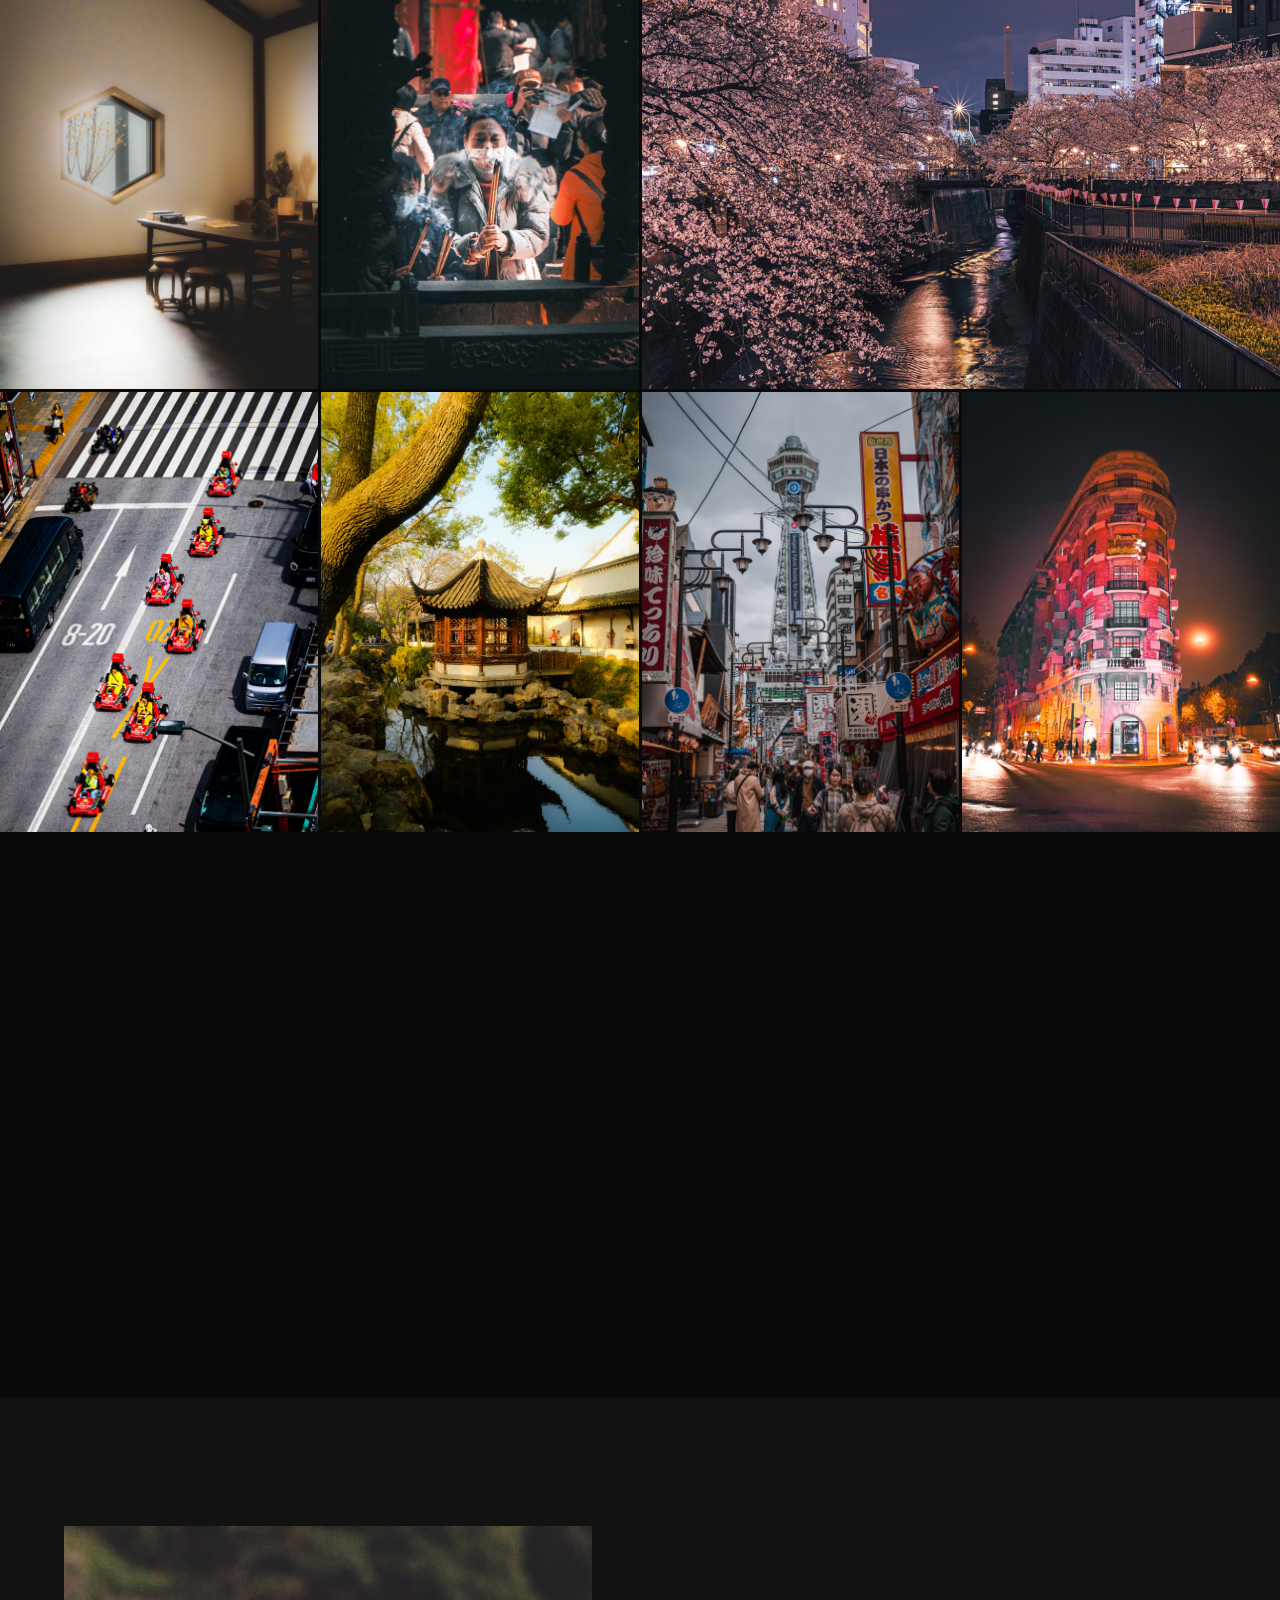
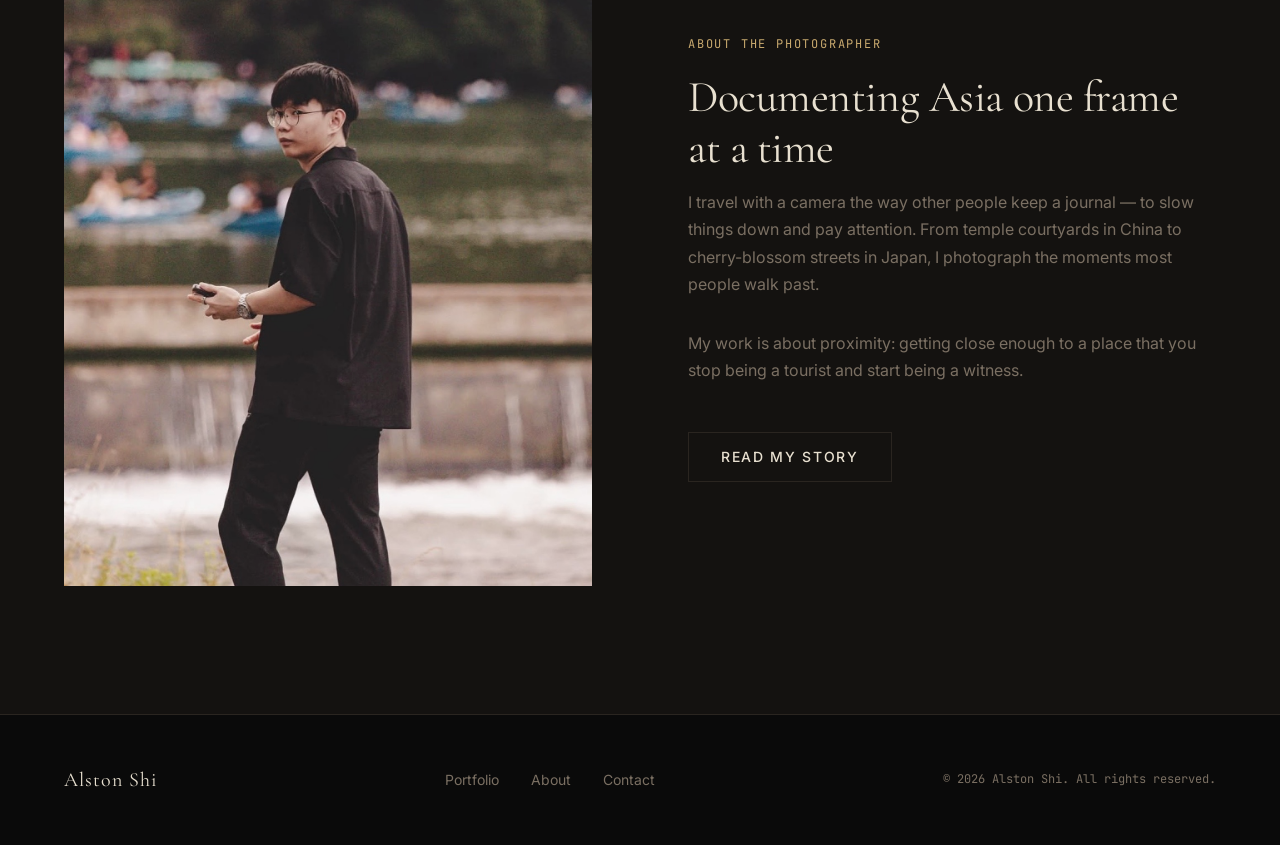
==== commit 0ac6d6d4: "Fix scroll indicator centering" ====
--- a/index.html
+++ b/index.html
@@ -97,8 +97,10 @@
     .hero-scroll {
       position: absolute;
       bottom: var(--space-4);
-      left: 50%;
-      transform: translateX(-50%);
+      left: 0;
+      right: 0;
+      width: fit-content;
+      margin-inline: auto;
       display: flex;
       flex-direction: column;
       align-items: center;
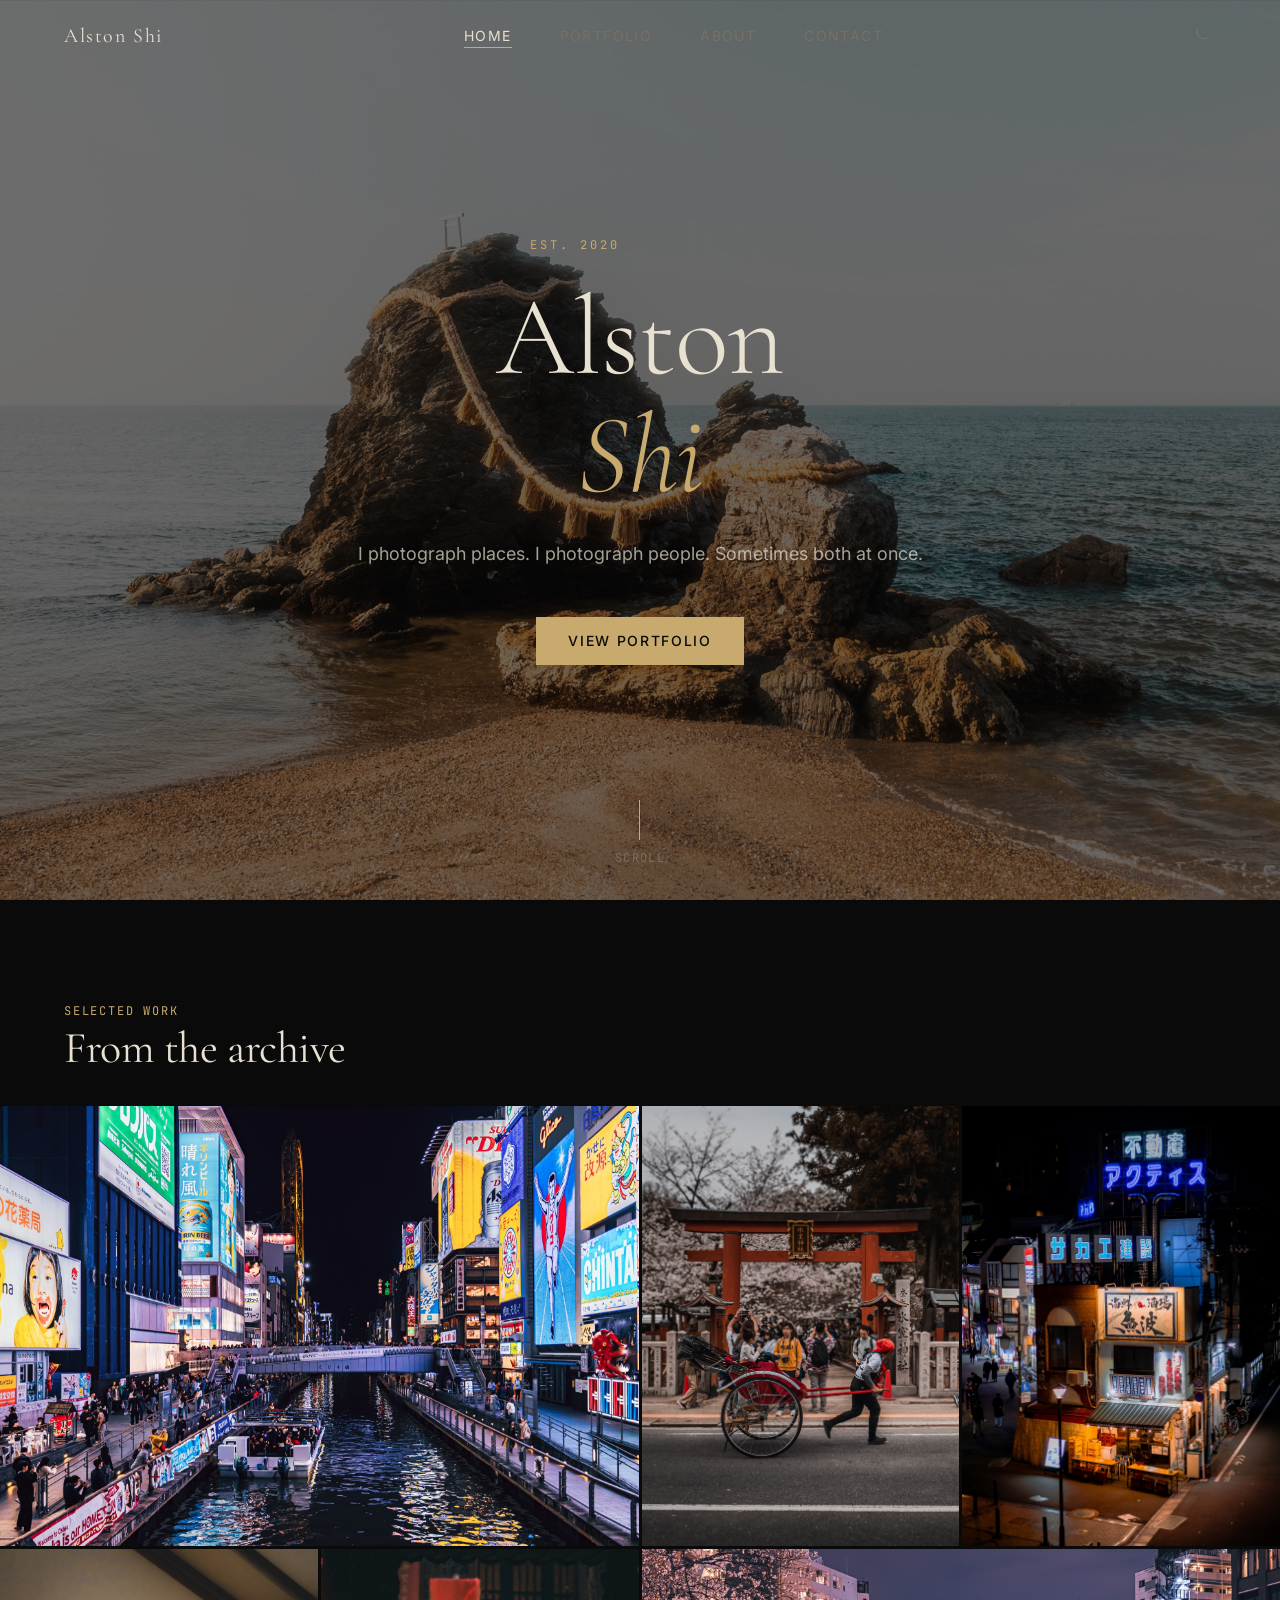
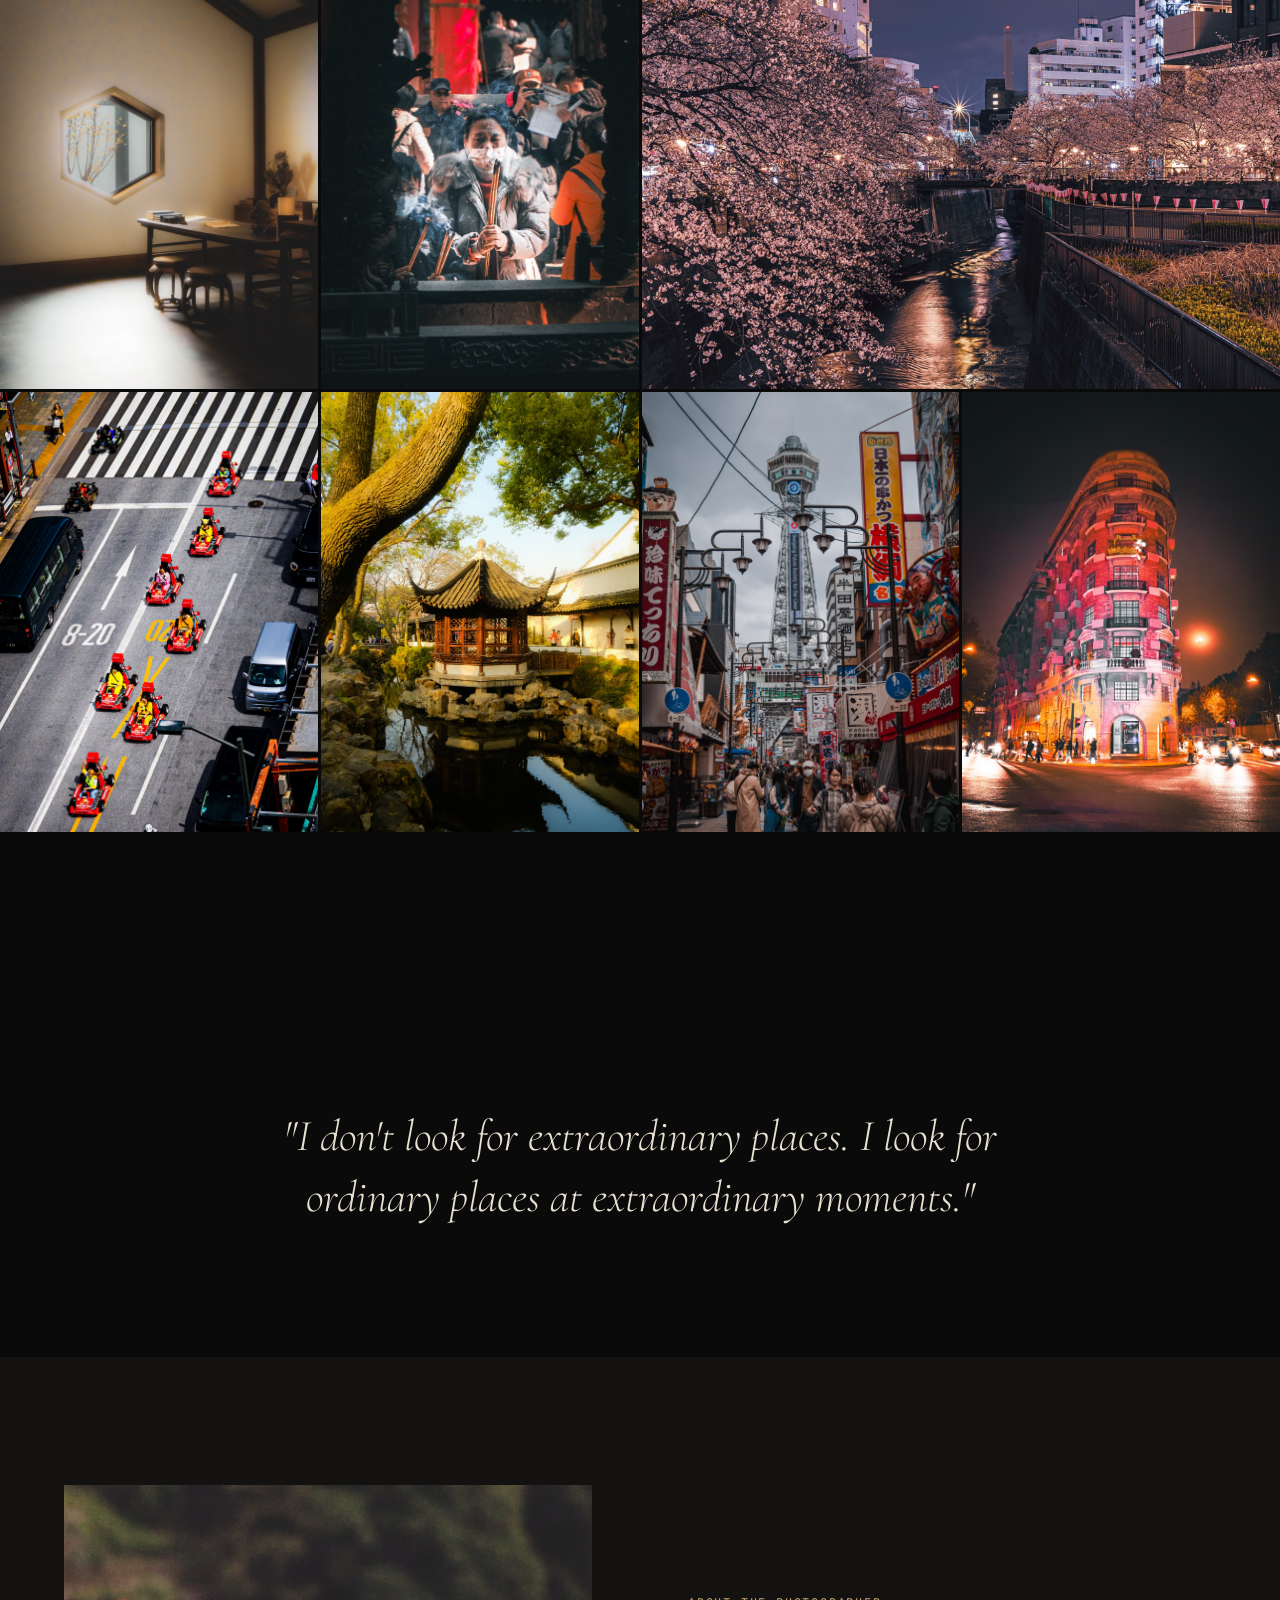
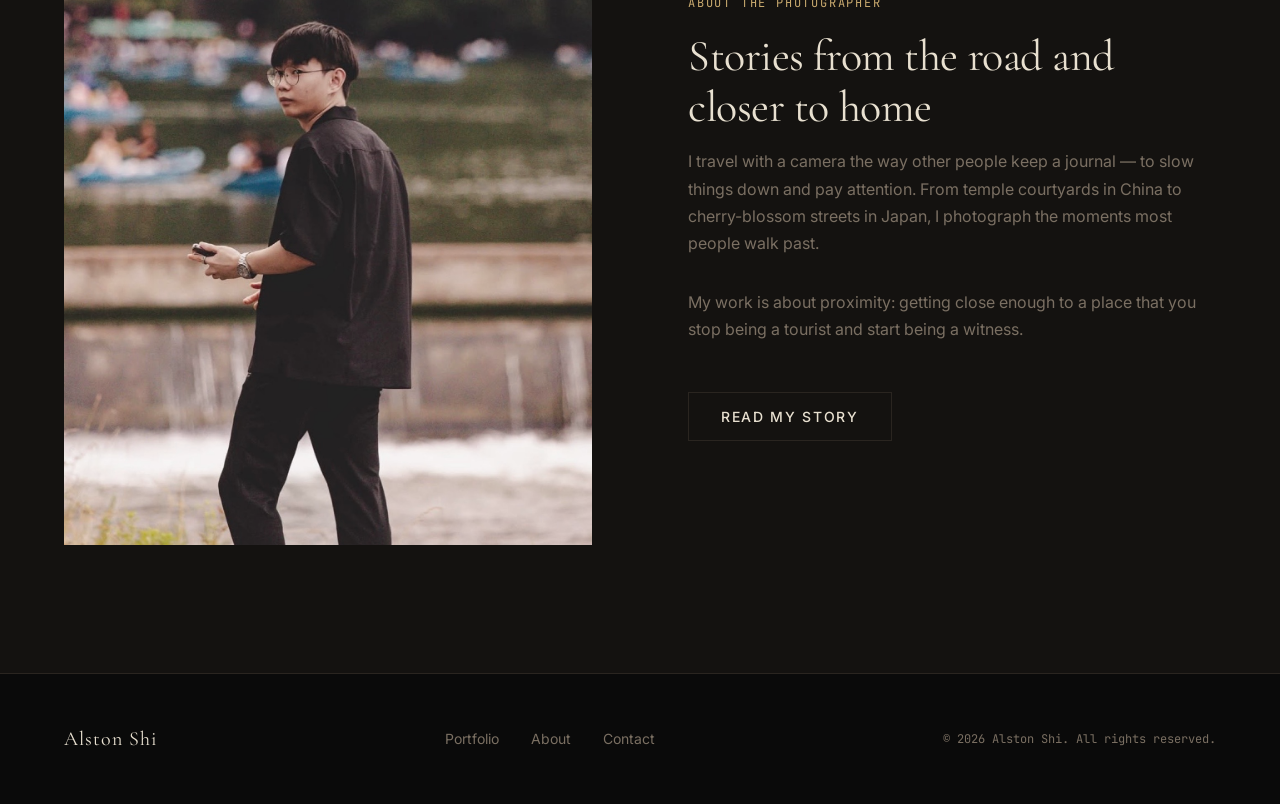
==== commit 715ff79b: "Expand branding beyond travel, update copy and contact details https://claude.ai/code/session_0147h9" ====
--- a/index.html
+++ b/index.html
@@ -339,8 +339,8 @@
 
     <div class="hero-content">
       <p class="hero-eyebrow">Est. 2020</p>
-      <h1 class="hero-title">Alston<br><em>Photography</em></h1>
-      <p class="hero-tagline">Travel and documentary photography — finding stillness in movement, and meaning in the overlooked.</p>
+      <h1 class="hero-title">Alston<br><em>Shi</em></h1>
+      <p class="hero-tagline">I photograph places. I photograph people. Sometimes both at once.</p>
       <div class="hero-cta">
         <a href="portfolio.html" class="btn btn-primary">View Portfolio</a>
       </div>
@@ -451,7 +451,6 @@
       <div data-animate="fade-up">
         <blockquote>
           "I don't look for extraordinary places. I look for ordinary places at extraordinary moments."
-          <cite>— Alston Shi</cite>
         </blockquote>
       </div>
     </div>
@@ -469,7 +468,7 @@
 
         <div class="about-teaser-text" data-animate="fade-left">
           <span class="label">About the photographer</span>
-          <h2>Documenting Asia one frame at a time</h2>
+          <h2>Stories from the road and closer to home</h2>
           <p>
             I travel with a camera the way other people keep a journal — to slow things down and pay attention. From temple courtyards in China to cherry-blossom streets in Japan, I photograph the moments most people walk past.
           </p>
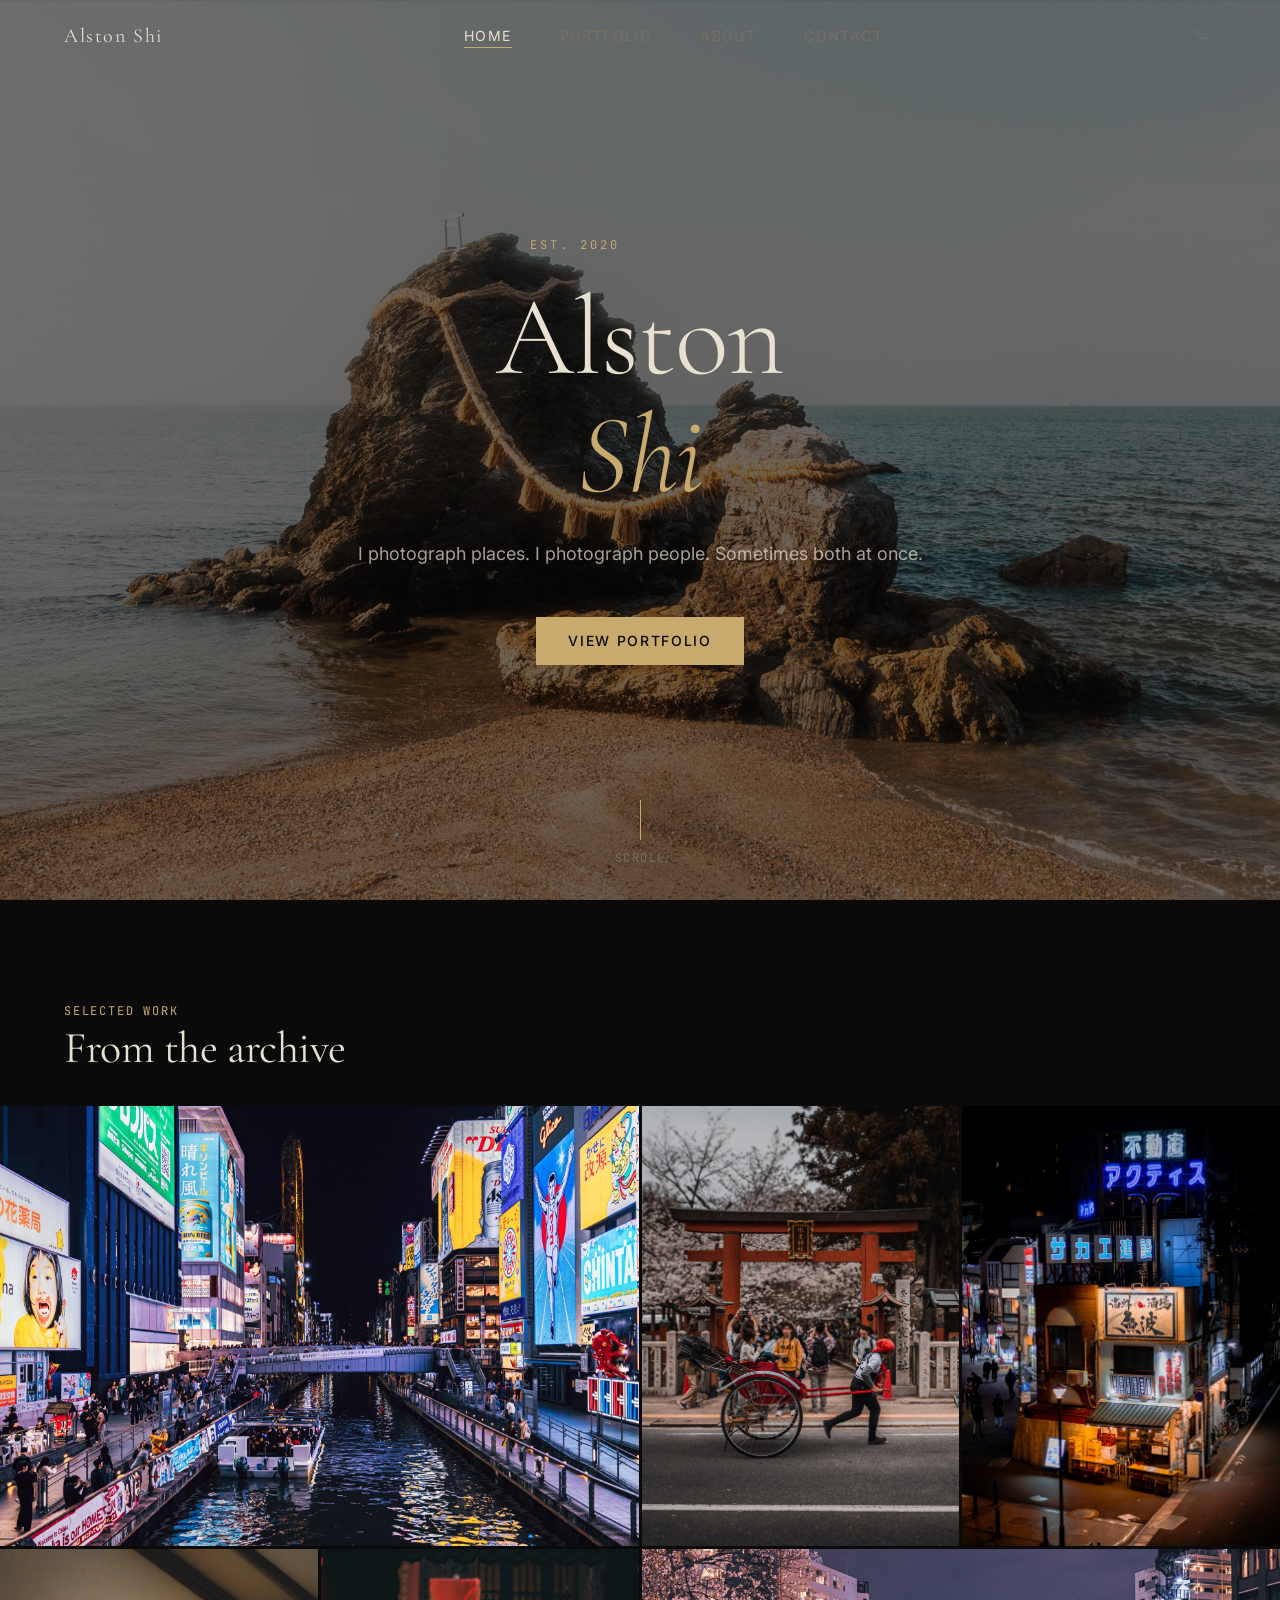
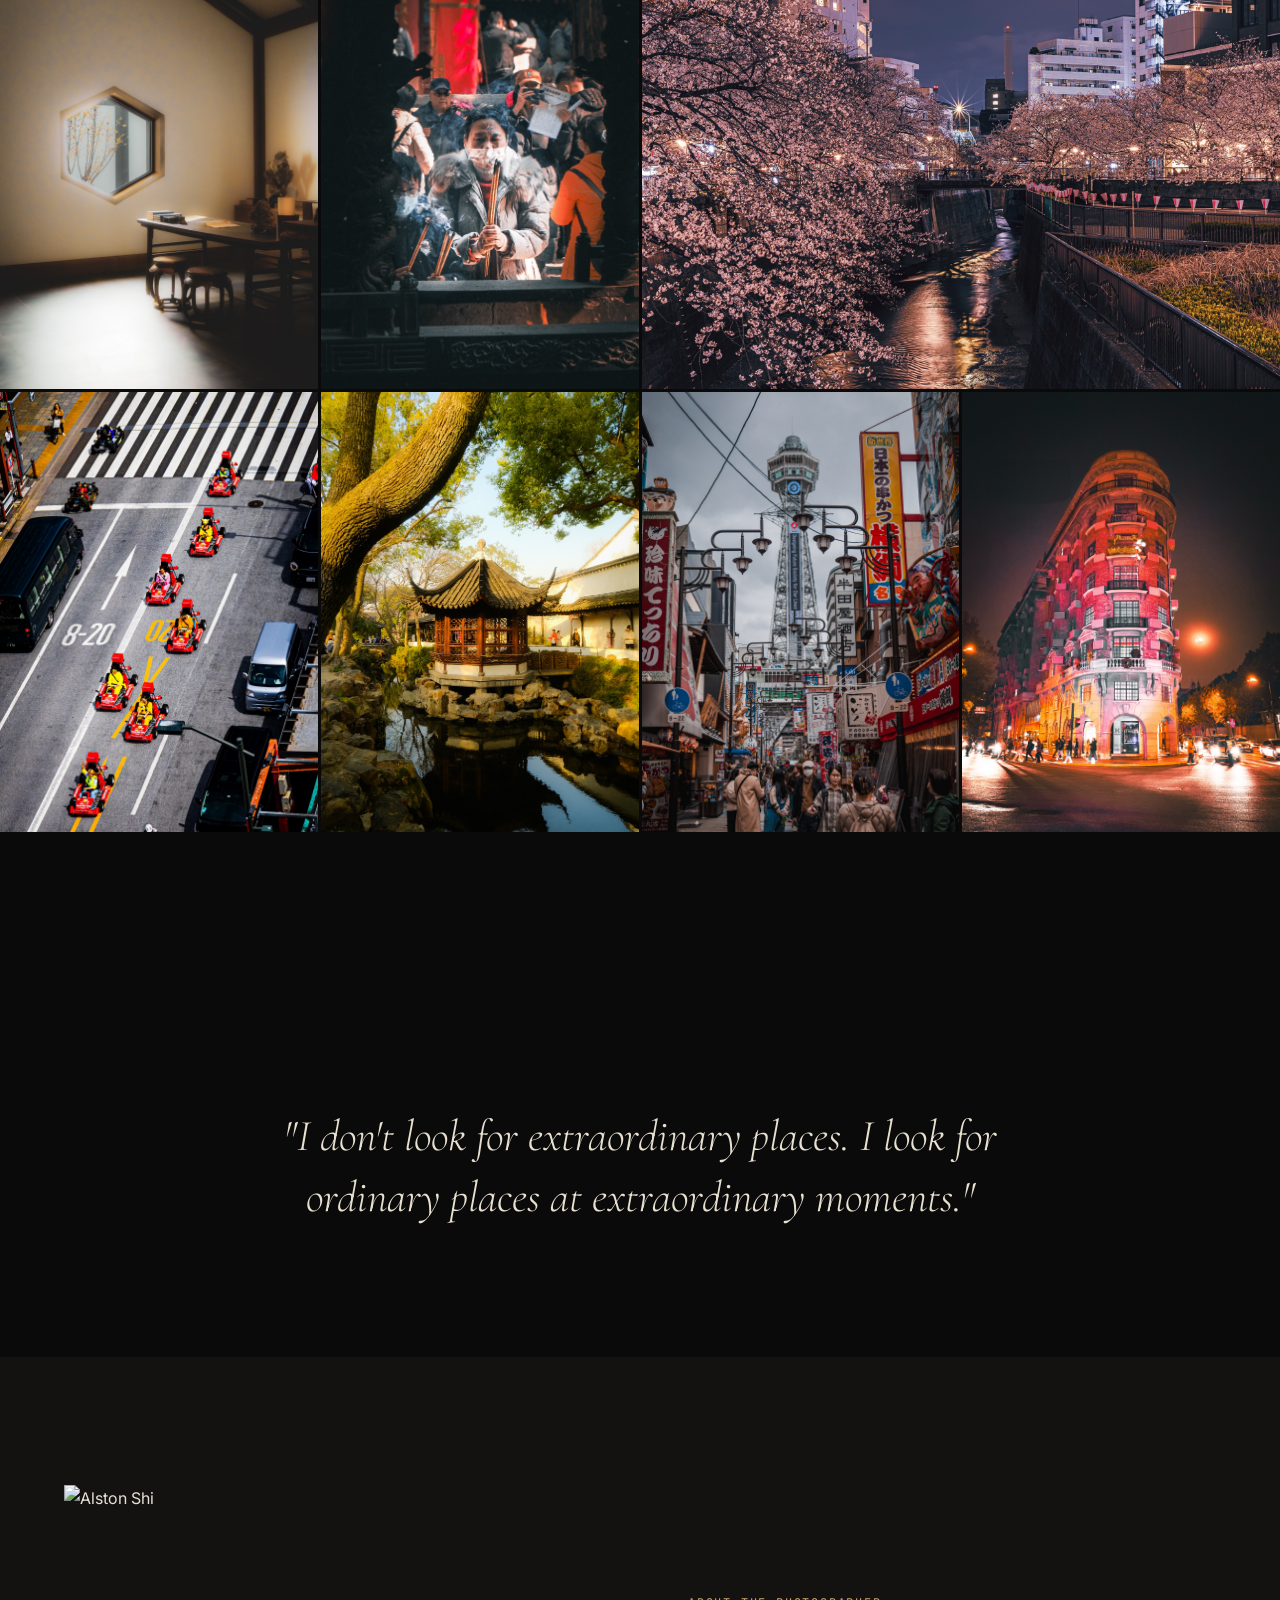
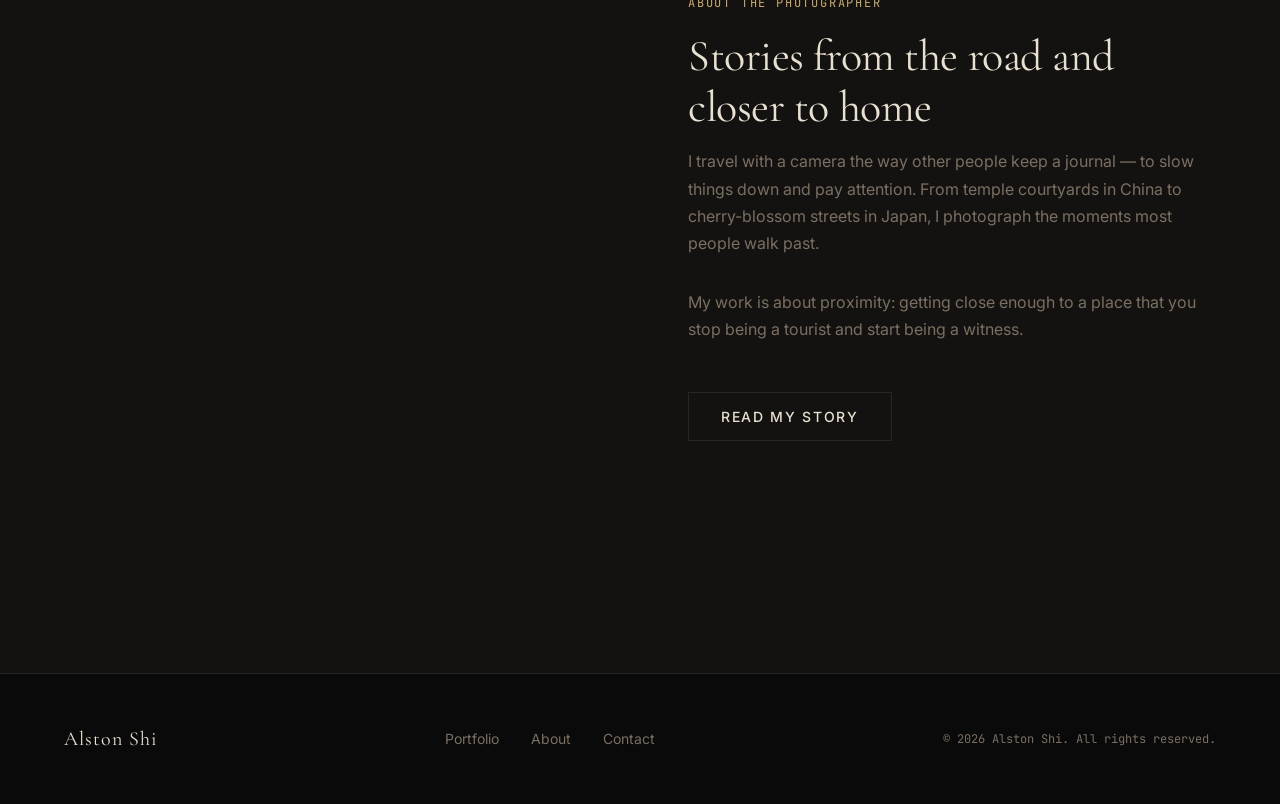
==== commit 89eaca13: "Update home page photo to new portrait https://claude.ai/code/session_0147h9vGAoDjuwT85kN7BFrg" ====
--- a/index.html
+++ b/index.html
@@ -461,7 +461,7 @@
     <div class="container">
       <div class="about-teaser-inner">
         <div class="about-teaser-image" data-animate="fade-right">
-          <img src="images/alston shi/IMG_7403.jpg"
+          <img src="images/alston shi/_MG_5717.jpeg"
                alt="Alston Shi"
                loading="lazy">
         </div>
